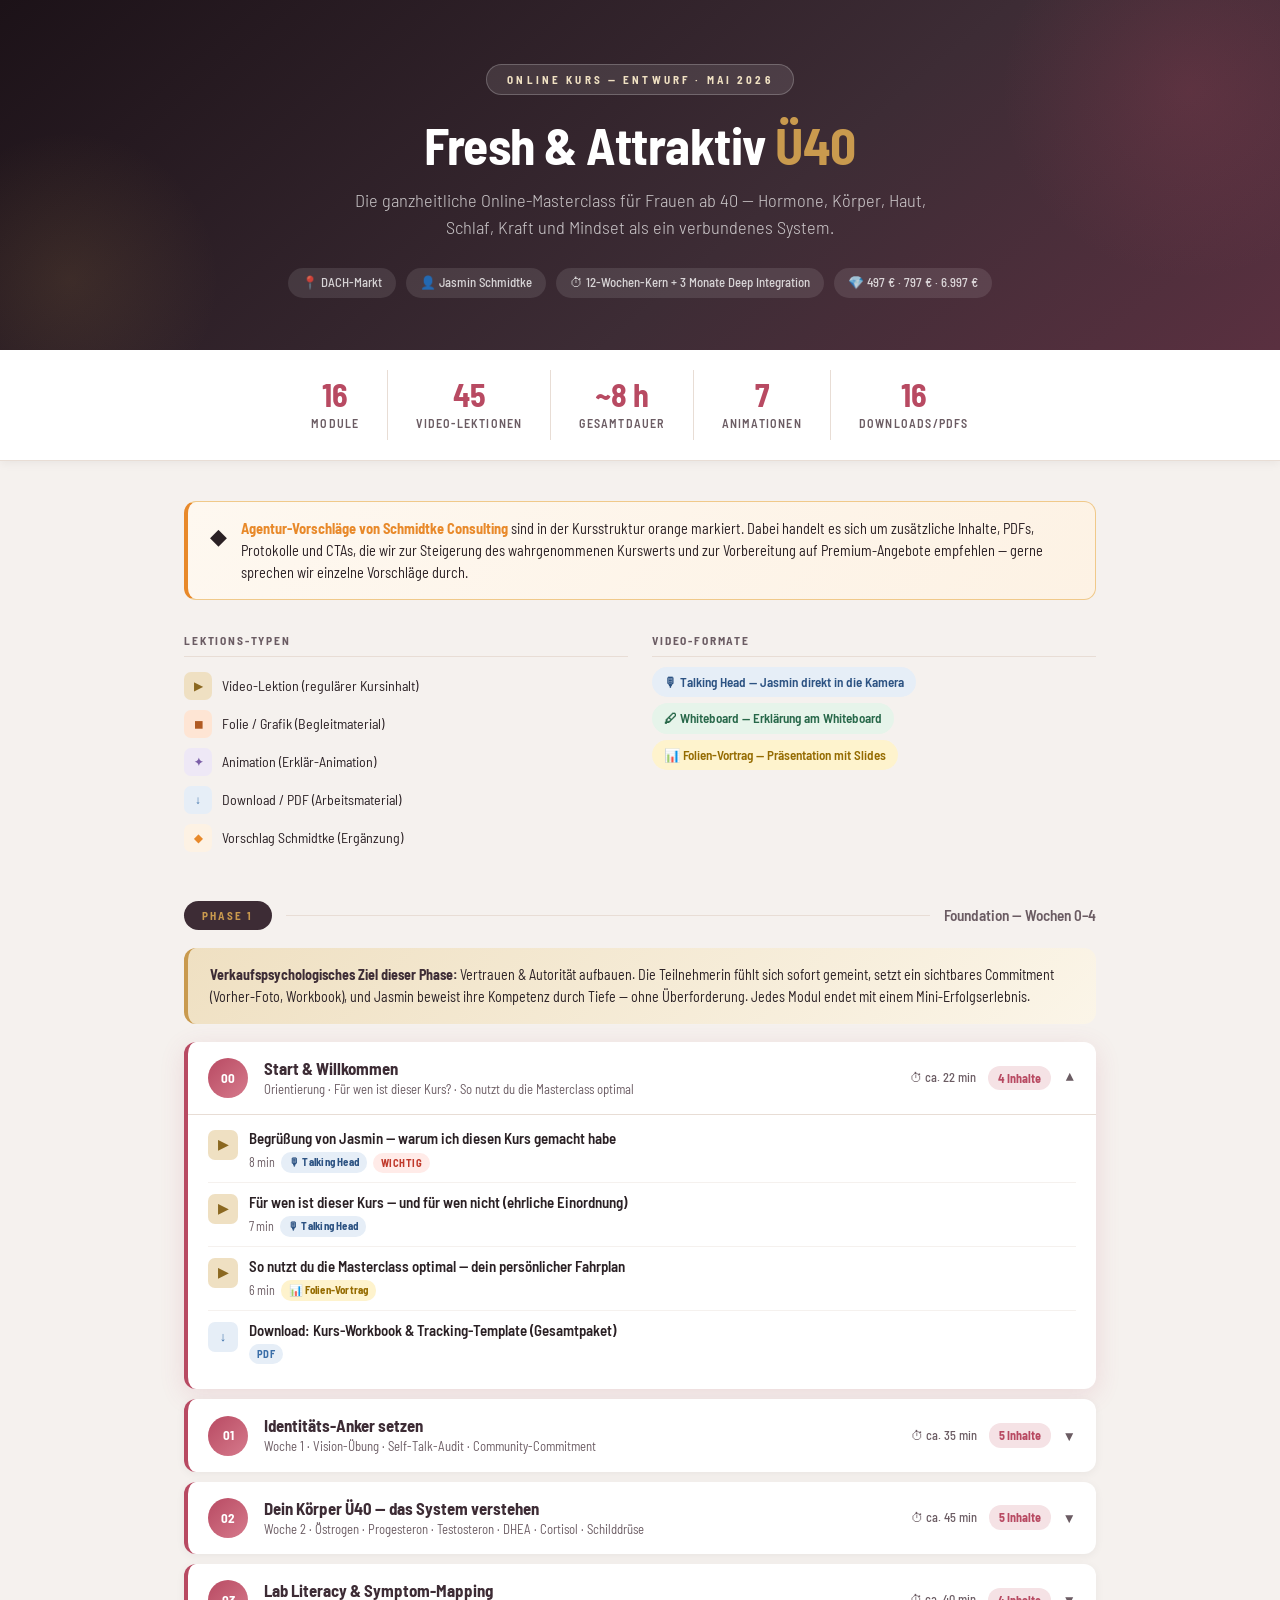
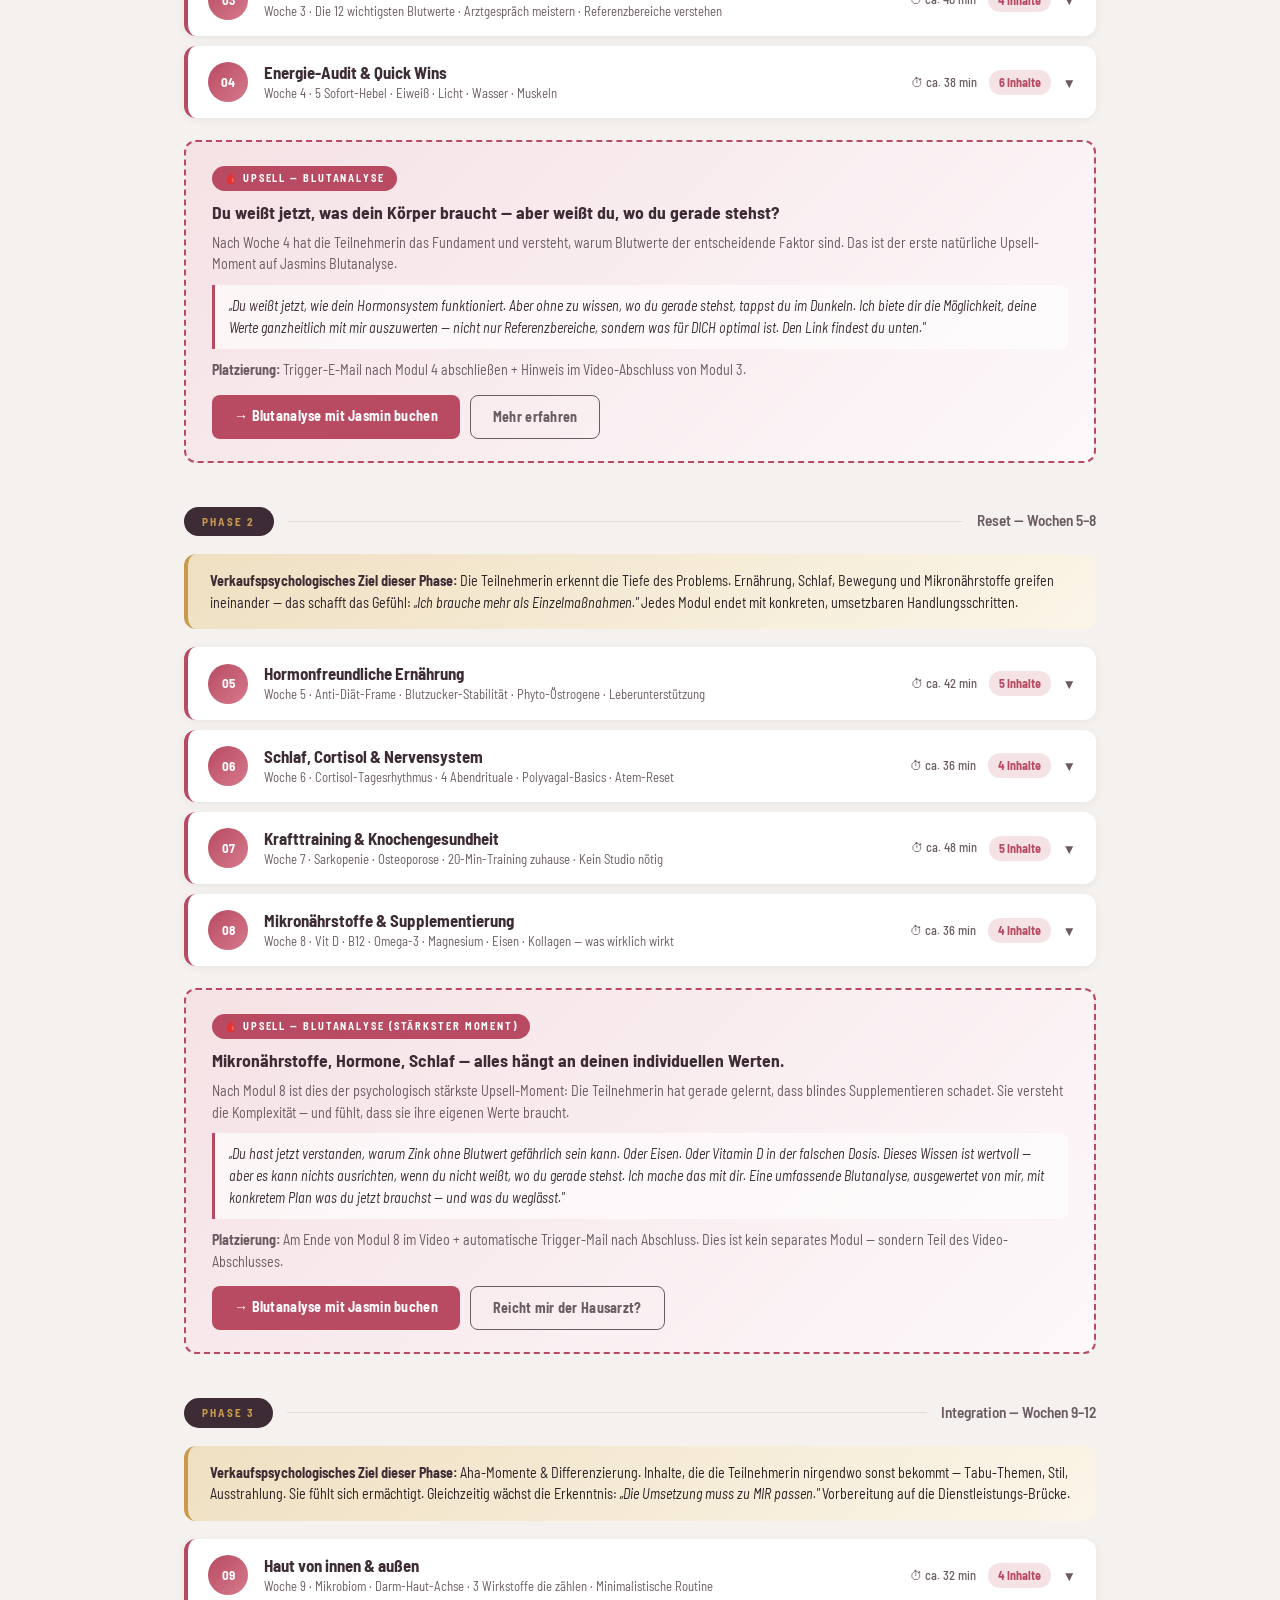
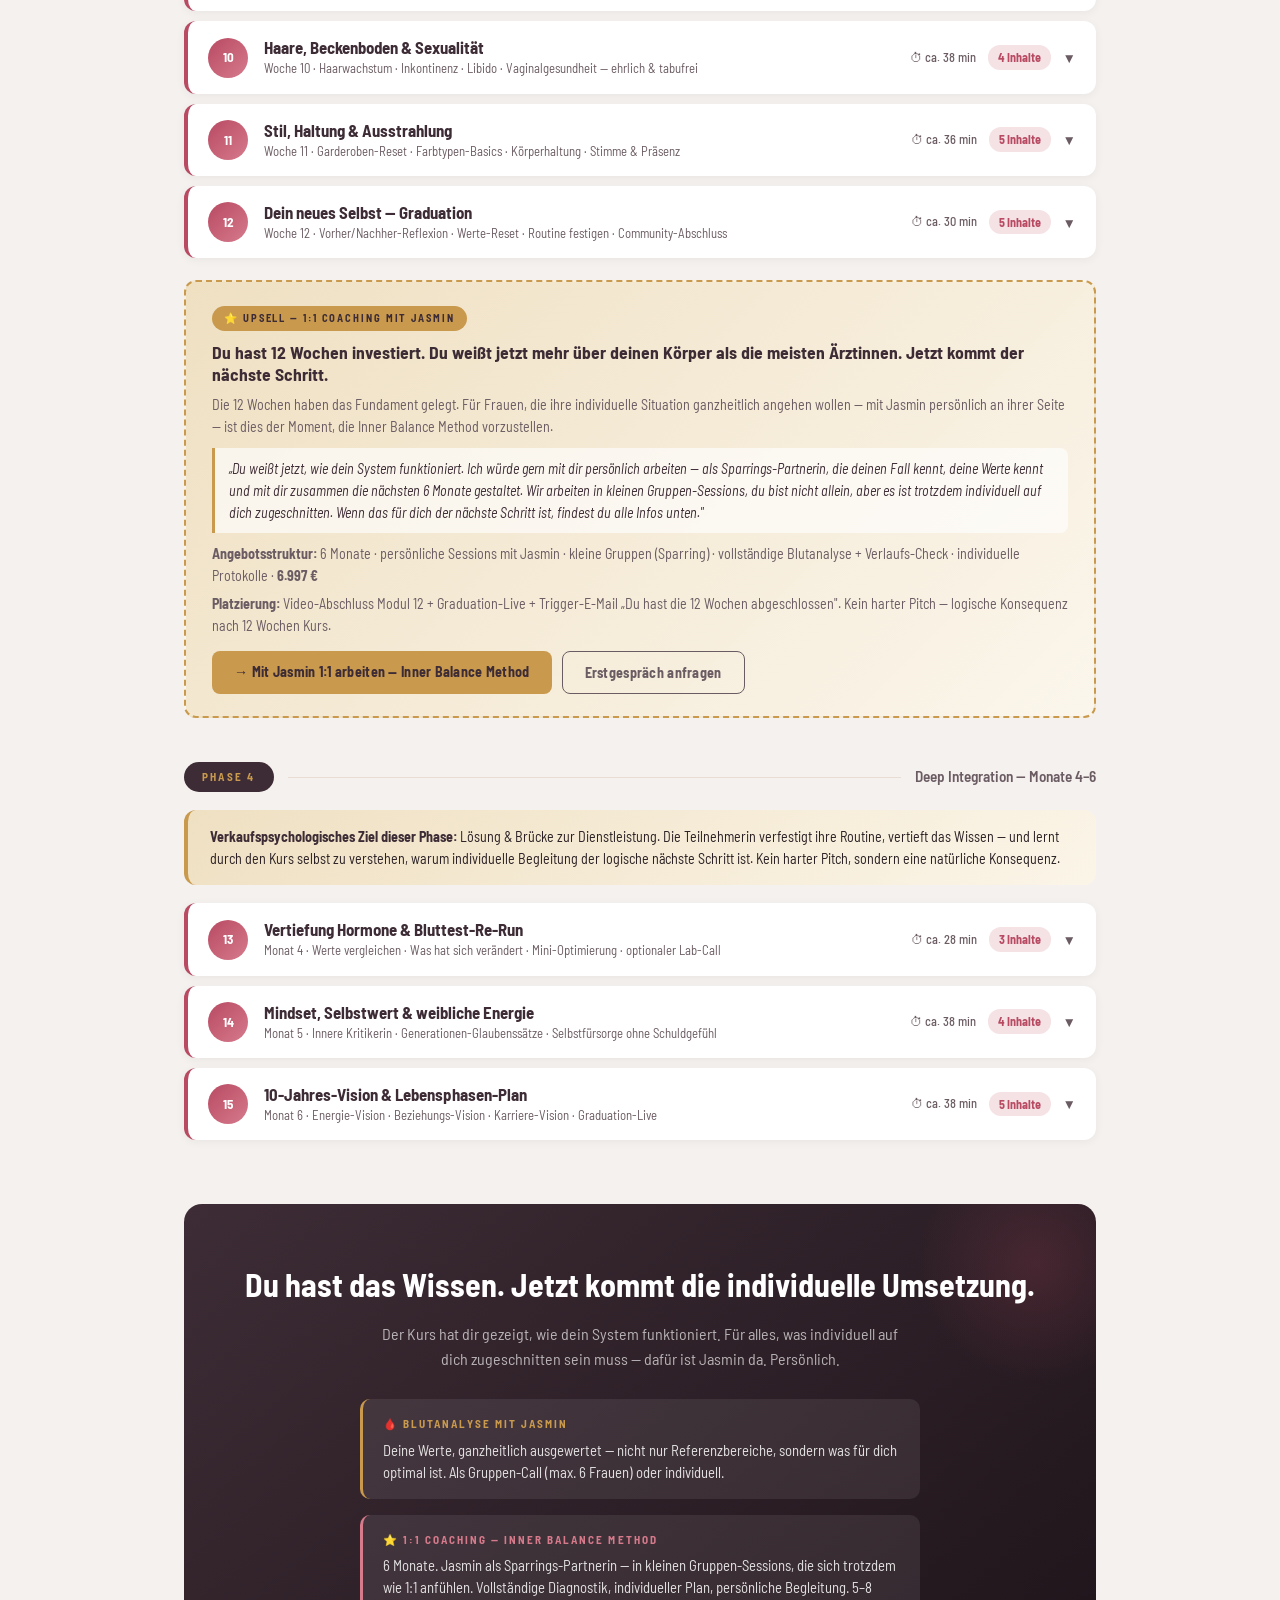
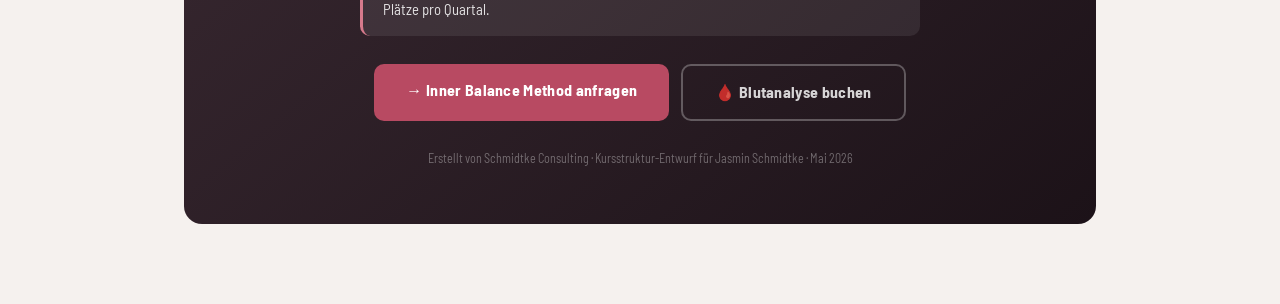
==== Fresh_Attraktiv_Ue40_Kursstruktur.html @ 210864aa "Add files via upload" ====
<!DOCTYPE html>
<html lang="de">
<head>
<meta charset="UTF-8" />
<meta name="viewport" content="width=device-width, initial-scale=1.0" />
<title>Fresh &amp; Attraktiv Ü40 – Kursstruktur-Übersicht</title>
<link rel="preconnect" href="https://fonts.googleapis.com">
<link rel="preconnect" href="https://fonts.gstatic.com" crossorigin>
<link href="https://fonts.googleapis.com/css2?family=Barlow+Semi+Condensed:wght@300;400;500;600;700&display=swap" rel="stylesheet">
<style>
  :root {
    --brand:        #B84A62;
    --brand-light:  #D67A8C;
    --brand-soft:   #F5E2E5;
    --gold:         #C99A4E;
    --gold-soft:    #EFE0C2;
    --mauve:        #3D2C35;
    --orange:       #E8892A;
    --orange-soft:  #FDF2E4;
    --purple:       #7B5EA7;
    --purple-soft:  #EEE8F6;
    --blue:         #3A6EA8;
    --blue-soft:    #E6EEF7;
    --dark:         #1C1218;
    --bg:           #F5F1EE;
    --card:         #ffffff;
    --text:         #2A2024;
    --text-soft:    #6B5C63;
    --border:       #E8DDD5;
    --radius:       12px;
  }
  * { box-sizing: border-box; margin: 0; padding: 0; }
  html { scroll-behavior: smooth; }
  body {
    font-family: 'Barlow Semi Condensed', -apple-system, sans-serif;
    background: var(--bg);
    color: var(--text);
    font-size: 16px;
    font-weight: 400;
    line-height: 1.55;
    -webkit-font-smoothing: antialiased;
  }

  /* ─── HERO ─────────────────────────────────────────── */
  .hero {
    background: linear-gradient(140deg, var(--dark) 0%, var(--mauve) 60%, #5A3040 100%);
    color: #fff;
    padding: 64px 40px 52px;
    text-align: center;
    position: relative;
    overflow: hidden;
  }
  .hero::before {
    content: '';
    position: absolute;
    top: -100px; right: -100px;
    width: 380px; height: 380px;
    border-radius: 50%;
    background: radial-gradient(circle, rgba(184,74,98,0.18) 0%, transparent 70%);
    pointer-events: none;
  }
  .hero::after {
    content: '';
    position: absolute;
    bottom: -80px; left: -80px;
    width: 300px; height: 300px;
    border-radius: 50%;
    background: radial-gradient(circle, rgba(201,154,78,0.12) 0%, transparent 70%);
    pointer-events: none;
  }
  .hero-badge {
    display: inline-block;
    background: rgba(255,255,255,0.1);
    border: 1px solid rgba(255,255,255,0.22);
    color: var(--gold-soft);
    font-size: 0.7em;
    font-weight: 700;
    letter-spacing: 0.28em;
    text-transform: uppercase;
    padding: 6px 20px;
    border-radius: 30px;
    margin-bottom: 22px;
  }
  .hero h1 {
    font-size: 3.2em;
    font-weight: 700;
    line-height: 1.08;
    margin-bottom: 14px;
    color: #fff;
    letter-spacing: -0.01em;
  }
  .hero h1 span { color: var(--gold); }
  .hero .subtitle {
    font-size: 1.15em;
    font-weight: 300;
    color: rgba(255,255,255,0.72);
    max-width: 600px;
    margin: 0 auto 26px;
    line-height: 1.5;
  }
  .hero-tags {
    display: flex;
    gap: 10px;
    justify-content: center;
    flex-wrap: wrap;
  }
  .hero-tag {
    background: rgba(255,255,255,0.1);
    color: rgba(255,255,255,0.78);
    font-size: 0.8em;
    font-weight: 500;
    padding: 5px 14px;
    border-radius: 20px;
  }

  /* ─── STATS BAR ─────────────────────────────────────── */
  .stats-bar {
    background: var(--card);
    border-bottom: 1px solid var(--border);
    padding: 20px 32px;
    display: flex;
    justify-content: center;
    flex-wrap: wrap;
    box-shadow: 0 2px 10px rgba(0,0,0,0.06);
    gap: 0;
  }
  .stat {
    text-align: center;
    padding: 8px 28px;
    border-right: 1px solid var(--border);
  }
  .stat:last-child { border-right: none; }
  .stat-num {
    font-size: 2em;
    font-weight: 700;
    color: var(--brand);
    line-height: 1;
    display: block;
  }
  .stat-label {
    font-size: 0.75em;
    font-weight: 600;
    color: var(--text-soft);
    text-transform: uppercase;
    letter-spacing: 0.1em;
    margin-top: 4px;
    display: block;
  }

  /* ─── MAIN CONTENT ───────────────────────────────────── */
  .main {
    max-width: 960px;
    margin: 0 auto;
    padding: 40px 24px 80px;
  }

  /* ─── VORSCHLAG BANNER ──────────────────────────────── */
  .suggestion-banner {
    background: linear-gradient(135deg, #FEF8F0 0%, var(--orange-soft) 100%);
    border: 1px solid #F0C98A;
    border-left: 4px solid var(--orange);
    border-radius: var(--radius);
    padding: 16px 22px;
    margin-bottom: 32px;
    display: flex;
    align-items: flex-start;
    gap: 14px;
  }
  .banner-icon { font-size: 1.35em; flex-shrink: 0; padding-top: 1px; }
  .banner-text { font-size: 0.9em; color: var(--text); line-height: 1.5; }
  .banner-text strong { color: var(--orange); font-weight: 700; }

  /* ─── LEGEND ─────────────────────────────────────────── */
  .legend-wrap {
    display: grid;
    grid-template-columns: 1fr 1fr;
    gap: 24px;
    margin-bottom: 32px;
  }
  .legend-block {}
  .legend-heading {
    font-size: 0.72em;
    font-weight: 700;
    text-transform: uppercase;
    letter-spacing: 0.16em;
    color: var(--text-soft);
    margin-bottom: 10px;
    padding-bottom: 6px;
    border-bottom: 1px solid var(--border);
  }
  .legend-row {
    display: flex;
    align-items: center;
    gap: 10px;
    padding: 5px 0;
    font-size: 0.875em;
    color: var(--text);
  }
  .l-icon {
    width: 28px;
    height: 28px;
    border-radius: 7px;
    display: flex;
    align-items: center;
    justify-content: center;
    font-size: 0.82em;
    font-weight: 800;
    flex-shrink: 0;
  }
  .l-video    { background: var(--gold-soft); color: #8B6820; }
  .l-folie    { background: #FEE5D4; color: #B05A22; }
  .l-anim     { background: var(--purple-soft); color: var(--purple); }
  .l-download { background: var(--blue-soft); color: var(--blue); }
  .l-vorschlag{ background: var(--orange-soft); color: var(--orange); }

  .fmt-legend { display: flex; flex-direction: column; gap: 6px; }
  .fmt-pill {
    display: inline-flex;
    align-items: center;
    gap: 7px;
    padding: 5px 12px;
    border-radius: 20px;
    font-size: 0.82em;
    font-weight: 600;
    width: fit-content;
  }
  .fp-th { background: #E6EEF7; color: #2C5282; }
  .fp-wb { background: #E6F4EA; color: #276749; }
  .fp-fv { background: #FEF3CD; color: #956B00; }

  /* ─── PHASE HEADER ───────────────────────────────────── */
  .phase-header {
    display: flex;
    align-items: center;
    gap: 14px;
    margin: 44px 0 18px;
  }
  .phase-pill {
    background: var(--mauve);
    color: var(--gold);
    font-size: 0.7em;
    font-weight: 700;
    letter-spacing: 0.2em;
    text-transform: uppercase;
    padding: 6px 18px;
    border-radius: 24px;
    white-space: nowrap;
  }
  .phase-line { flex: 1; height: 1px; background: var(--border); }
  .phase-name {
    font-size: 0.95em;
    font-weight: 600;
    color: var(--text-soft);
    white-space: nowrap;
  }

  /* ─── MODULE CARDS ───────────────────────────────────── */
  .module-card {
    background: var(--card);
    border-radius: var(--radius);
    box-shadow: 0 2px 10px rgba(0,0,0,0.05);
    margin-bottom: 10px;
    border-left: 4px solid var(--brand);
    overflow: hidden;
    transition: box-shadow 0.2s ease;
  }
  .module-card:hover { box-shadow: 0 4px 18px rgba(184,74,98,0.1); }
  .module-card.open  { box-shadow: 0 6px 26px rgba(184,74,98,0.14); }

  .module-header {
    display: flex;
    align-items: center;
    gap: 16px;
    padding: 16px 20px;
    cursor: pointer;
    user-select: none;
    -webkit-user-select: none;
    transition: background 0.15s;
  }
  .module-header:hover { background: rgba(184,74,98,0.02); }

  .mod-num {
    width: 40px;
    height: 40px;
    border-radius: 50%;
    background: linear-gradient(135deg, var(--brand) 0%, var(--brand-light) 100%);
    color: #fff;
    display: flex;
    align-items: center;
    justify-content: center;
    font-size: 0.82em;
    font-weight: 700;
    flex-shrink: 0;
    letter-spacing: 0;
  }
  .mod-info { flex: 1; min-width: 0; }
  .mod-title {
    font-size: 1.05em;
    font-weight: 700;
    color: var(--mauve);
    line-height: 1.25;
  }
  .mod-sub {
    font-size: 0.8em;
    color: var(--text-soft);
    margin-top: 2px;
    font-weight: 400;
    line-height: 1.35;
  }
  .mod-right {
    display: flex;
    align-items: center;
    gap: 12px;
    flex-shrink: 0;
  }
  .mod-dur {
    font-size: 0.78em;
    color: var(--text-soft);
    font-weight: 500;
    white-space: nowrap;
  }
  .mod-count {
    font-size: 0.76em;
    background: var(--brand-soft);
    color: var(--brand);
    padding: 3px 10px;
    border-radius: 12px;
    font-weight: 700;
    white-space: nowrap;
  }
  .mod-chevron {
    font-size: 0.85em;
    color: var(--text-soft);
    transition: transform 0.28s ease;
    flex-shrink: 0;
  }
  .module-card.open .mod-chevron { transform: rotate(180deg); }

  /* ─── LESSON LIST ────────────────────────────────────── */
  .lessons {
    display: none;
    padding: 4px 20px 16px;
    border-top: 1px solid var(--border);
  }
  .module-card.open .lessons { display: block; }

  .lesson {
    display: flex;
    align-items: flex-start;
    gap: 11px;
    padding: 9px 0;
    border-bottom: 1px solid var(--bg);
  }
  .lesson:last-child { border-bottom: none; }

  .les-icon {
    width: 30px;
    height: 30px;
    border-radius: 7px;
    display: flex;
    align-items: center;
    justify-content: center;
    font-size: 0.8em;
    font-weight: 800;
    flex-shrink: 0;
    margin-top: 2px;
  }
  .lesson.video    .les-icon { background: var(--gold-soft); color: #8B6820; }
  .lesson.folie    .les-icon { background: #FEE5D4; color: #B05A22; }
  .lesson.animation .les-icon { background: var(--purple-soft); color: var(--purple); }
  .lesson.download .les-icon { background: var(--blue-soft); color: var(--blue); }
  .lesson.vorschlag .les-icon { background: var(--orange-soft); color: var(--orange); }

  .lesson.vorschlag {
    background: linear-gradient(90deg, rgba(232,137,42,0.06) 0%, rgba(232,137,42,0.02) 100%);
    border-left: 3px solid var(--orange);
    border-radius: 0 8px 8px 0;
    margin: 2px 0 2px -10px;
    padding: 9px 10px 9px 14px;
    border-bottom: none;
  }

  .les-body { flex: 1; min-width: 0; }
  .les-title {
    font-size: 0.93em;
    font-weight: 600;
    color: var(--text);
    line-height: 1.35;
  }
  .lesson.vorschlag .les-title { color: #7A4010; }

  .les-meta {
    display: flex;
    align-items: center;
    gap: 6px;
    margin-top: 4px;
    flex-wrap: wrap;
  }
  .les-dur {
    font-size: 0.76em;
    color: var(--text-soft);
    font-weight: 400;
  }

  /* Format Badges */
  .fb {
    font-size: 0.68em;
    font-weight: 700;
    padding: 2px 8px;
    border-radius: 10px;
    letter-spacing: 0.02em;
  }
  .fb.th { background: #E6EEF7; color: #2C5282; }
  .fb.wb { background: #E6F4EA; color: #276749; }
  .fb.fv { background: #FEF3CD; color: #956B00; }

  /* Tag Badges */
  .tb {
    font-size: 0.66em;
    font-weight: 700;
    padding: 2px 8px;
    border-radius: 10px;
    text-transform: uppercase;
    letter-spacing: 0.04em;
  }
  .tb.wichtig   { background: #FFEBE8; color: #C0392B; }
  .tb.animation { background: var(--purple-soft); color: var(--purple); }
  .tb.labor     { background: #E8F5E9; color: #276749; }
  .tb.neu       { background: #E8F5E9; color: #1E7E44; }
  .tb.vorschlag { background: var(--orange-soft); color: var(--orange); }
  .tb.pdf       { background: var(--blue-soft); color: var(--blue); }

  /* ─── CTA CARD ───────────────────────────────────────── */
  .cta-card {
    border: 2px dashed var(--orange);
    border-radius: var(--radius);
    padding: 22px 26px;
    margin: 22px 0;
    background: linear-gradient(135deg, var(--orange-soft) 0%, #FEF9F2 100%);
  }
  .cta-card.blut {
    border-color: var(--brand);
    background: linear-gradient(135deg, var(--brand-soft) 0%, #FDF8FA 100%);
  }
  .cta-card.highticket {
    border-color: var(--gold);
    background: linear-gradient(135deg, var(--gold-soft) 0%, #FBF6EC 100%);
  }
  .cta-label {
    display: inline-block;
    background: var(--orange);
    color: #fff;
    font-size: 0.66em;
    font-weight: 700;
    letter-spacing: 0.18em;
    text-transform: uppercase;
    padding: 4px 12px;
    border-radius: 20px;
    margin-bottom: 10px;
  }
  .cta-label.blut { background: var(--brand); }
  .cta-label.highticket { background: var(--gold); color: var(--mauve); }
  .cta-card h4 {
    font-size: 1.1em;
    font-weight: 700;
    color: var(--mauve);
    margin-bottom: 8px;
    line-height: 1.3;
  }
  .cta-card p {
    font-size: 0.88em;
    color: var(--text-soft);
    line-height: 1.55;
    margin-bottom: 6px;
  }
  .cta-card .jasmin-quote {
    background: rgba(255,255,255,0.65);
    border-left: 3px solid var(--brand);
    border-radius: 0 8px 8px 0;
    padding: 10px 14px;
    margin: 10px 0;
    font-size: 0.88em;
    color: var(--mauve);
    font-style: italic;
    line-height: 1.55;
  }
  .cta-card.blut .jasmin-quote { border-left-color: var(--brand); }
  .cta-card.highticket .jasmin-quote { border-left-color: var(--gold); }
  .cta-card .cta-options {
    display: flex;
    gap: 10px;
    flex-wrap: wrap;
    margin-top: 14px;
  }
  .cta-btn-wrap { margin-top: 14px; }
  .cta-btn {
    display: inline-block;
    background: var(--orange);
    color: #fff;
    font-family: 'Barlow Semi Condensed', sans-serif;
    font-size: 0.88em;
    font-weight: 700;
    padding: 10px 22px;
    border-radius: 8px;
    text-decoration: none;
    cursor: pointer;
    border: none;
    letter-spacing: 0.02em;
  }
  .cta-btn.blut { background: var(--brand); }
  .cta-btn.highticket { background: var(--gold); color: var(--mauve); }
  .cta-btn.secondary-btn {
    background: transparent;
    border: 1.5px solid var(--text-soft);
    color: var(--text-soft);
  }

  /* Inline upsell hint inside lesson */
  .upsell-hint {
    display: flex;
    align-items: flex-start;
    gap: 8px;
    background: rgba(201,154,78,0.08);
    border: 1px solid rgba(201,154,78,0.3);
    border-radius: 8px;
    padding: 8px 12px;
    margin-top: 6px;
    font-size: 0.8em;
    color: #7A5B25;
    line-height: 1.5;
  }
  .upsell-hint .uh-icon { flex-shrink: 0; font-size: 1em; }
  .upsell-hint.blut-hint {
    background: rgba(184,74,98,0.06);
    border-color: rgba(184,74,98,0.25);
    color: #6B2A3A;
  }

  /* ─── HINT CARD ──────────────────────────────────────── */
  .hint-card {
    background: linear-gradient(135deg, var(--gold-soft) 0%, #FBF5E8 100%);
    border-left: 4px solid var(--gold);
    border-radius: var(--radius);
    padding: 16px 22px;
    margin: 18px 0;
  }
  .hint-card p {
    font-size: 0.88em;
    color: var(--text);
    line-height: 1.55;
    margin: 0;
  }
  .hint-card p strong { color: var(--mauve); }

  /* ─── OUTRO ──────────────────────────────────────────── */
  .outro {
    background: linear-gradient(140deg, var(--mauve) 0%, var(--dark) 100%);
    color: #fff;
    border-radius: 18px;
    padding: 56px 40px;
    text-align: center;
    margin-top: 64px;
    position: relative;
    overflow: hidden;
  }
  .outro::before {
    content: '';
    position: absolute;
    top: -60px; right: -60px;
    width: 240px; height: 240px;
    border-radius: 50%;
    background: radial-gradient(circle, rgba(184,74,98,0.2) 0%, transparent 70%);
    pointer-events: none;
  }
  .outro h2 {
    font-size: 2em;
    font-weight: 700;
    color: #fff;
    margin-bottom: 12px;
    position: relative;
  }
  .outro .outro-sub {
    font-size: 1em;
    color: rgba(255,255,255,0.65);
    max-width: 520px;
    margin: 0 auto 28px;
    line-height: 1.55;
    position: relative;
  }
  .outro-buttons { display: flex; gap: 12px; justify-content: center; flex-wrap: wrap; position: relative; }
  .outro-btn {
    display: inline-block;
    font-family: 'Barlow Semi Condensed', sans-serif;
    font-size: 1em;
    font-weight: 700;
    padding: 14px 32px;
    border-radius: 10px;
    text-decoration: none;
    cursor: pointer;
    border: none;
    letter-spacing: 0.02em;
  }
  .outro-btn.primary   { background: var(--brand); color: #fff; }
  .outro-btn.secondary { background: transparent; border: 2px solid rgba(255,255,255,0.28); color: rgba(255,255,255,0.82); }
  .outro-note {
    font-size: 0.76em;
    color: rgba(255,255,255,0.35);
    margin-top: 28px;
    position: relative;
  }

  /* ─── RESPONSIVE ─────────────────────────────────────── */
  @media (max-width: 680px) {
    .hero { padding: 44px 20px 36px; }
    .hero h1 { font-size: 2.2em; }
    .stats-bar { padding: 14px 16px; }
    .stat { padding: 8px 14px; }
    .stat-num { font-size: 1.5em; }
    .stat-label { font-size: 0.68em; }
    .main { padding: 24px 14px 60px; }
    .module-header { padding: 14px 14px; }
    .mod-right { display: none; }
    .lessons { padding: 4px 14px 14px; }
    .legend-wrap { grid-template-columns: 1fr; }
    .outro { padding: 40px 20px; border-radius: 12px; }
    .outro h2 { font-size: 1.6em; }
  }
</style>
</head>
<body>

<!-- ═══════════════════════════════════════════════════════════
     HERO
     ═══════════════════════════════════════════════════════════ -->
<div class="hero">
  <div class="hero-badge">Online Kurs — Entwurf · Mai 2026</div>
  <h1>Fresh &amp; Attraktiv <span>Ü40</span></h1>
  <p class="subtitle">Die ganzheitliche Online-Masterclass für Frauen ab 40 — Hormone, Körper, Haut, Schlaf, Kraft und Mindset als ein verbundenes System.</p>
  <div class="hero-tags">
    <span class="hero-tag">📍 DACH-Markt</span>
    <span class="hero-tag">👤 Jasmin Schmidtke</span>
    <span class="hero-tag">⏱ 12-Wochen-Kern + 3 Monate Deep Integration</span>
    <span class="hero-tag">💎 497 € · 797 € · 6.997 €</span>
  </div>
</div>

<!-- ═══════════════════════════════════════════════════════════
     STATS BAR
     ═══════════════════════════════════════════════════════════ -->
<div class="stats-bar">
  <div class="stat">
    <span class="stat-num">16</span>
    <span class="stat-label">Module</span>
  </div>
  <div class="stat">
    <span class="stat-num">45</span>
    <span class="stat-label">Video-Lektionen</span>
  </div>
  <div class="stat">
    <span class="stat-num">~8 h</span>
    <span class="stat-label">Gesamtdauer</span>
  </div>
  <div class="stat">
    <span class="stat-num">7</span>
    <span class="stat-label">Animationen</span>
  </div>
  <div class="stat">
    <span class="stat-num">16</span>
    <span class="stat-label">Downloads/PDFs</span>
  </div>
</div>

<!-- ═══════════════════════════════════════════════════════════
     MAIN CONTENT
     ═══════════════════════════════════════════════════════════ -->
<div class="main">

  <!-- VORSCHLAG BANNER -->
  <div class="suggestion-banner">
    <div class="banner-icon">◆</div>
    <div class="banner-text">
      <strong>Agentur-Vorschläge von Schmidtke Consulting</strong> sind in der Kursstruktur orange markiert.
      Dabei handelt es sich um zusätzliche Inhalte, PDFs, Protokolle und CTAs, die wir zur Steigerung des wahrgenommenen Kurswerts und zur Vorbereitung auf Premium-Angebote empfehlen — gerne sprechen wir einzelne Vorschläge durch.
    </div>
  </div>

  <!-- LEGENDE: Inhaltstypen -->
  <div class="legend-wrap">
    <div class="legend-block">
      <div class="legend-heading">Lektions-Typen</div>
      <div class="legend-row"><div class="l-icon l-video">▶</div> Video-Lektion (regulärer Kursinhalt)</div>
      <div class="legend-row"><div class="l-icon l-folie">◼</div> Folie / Grafik (Begleitmaterial)</div>
      <div class="legend-row"><div class="l-icon l-anim">✦</div> Animation (Erklär-Animation)</div>
      <div class="legend-row"><div class="l-icon l-download">↓</div> Download / PDF (Arbeitsmaterial)</div>
      <div class="legend-row"><div class="l-icon l-vorschlag">◆</div> Vorschlag Schmidtke (Ergänzung)</div>
    </div>
    <div class="legend-block">
      <div class="legend-heading">Video-Formate</div>
      <div class="fmt-legend">
        <div class="fmt-pill fp-th">🎙 Talking Head — Jasmin direkt in die Kamera</div>
        <div class="fmt-pill fp-wb">🖊 Whiteboard — Erklärung am Whiteboard</div>
        <div class="fmt-pill fp-fv">📊 Folien-Vortrag — Präsentation mit Slides</div>
      </div>
    </div>
  </div>

  <!-- ════════════════════════════════════════════════════
       PHASE 1: FOUNDATION  (Wochen 0–4)
       ════════════════════════════════════════════════════ -->
  <div class="phase-header">
    <div class="phase-pill">Phase 1</div>
    <div class="phase-line"></div>
    <div class="phase-name">Foundation — Wochen 0–4</div>
  </div>

  <div class="hint-card">
    <p><strong>Verkaufspsychologisches Ziel dieser Phase:</strong> Vertrauen &amp; Autorität aufbauen. Die Teilnehmerin fühlt sich sofort gemeint, setzt ein sichtbares Commitment (Vorher-Foto, Workbook), und Jasmin beweist ihre Kompetenz durch Tiefe — ohne Überforderung. Jedes Modul endet mit einem Mini-Erfolgserlebnis.</p>
  </div>

  <!-- MODUL 0 -->
  <div class="module-card" id="m0">
    <div class="module-header" onclick="toggle('m0')">
      <div class="mod-num">00</div>
      <div class="mod-info">
        <div class="mod-title">Start &amp; Willkommen</div>
        <div class="mod-sub">Orientierung · Für wen ist dieser Kurs? · So nutzt du die Masterclass optimal</div>
      </div>
      <div class="mod-right">
        <span class="mod-dur">⏱ ca. 22 min</span>
        <span class="mod-count">4 Inhalte</span>
        <span class="mod-chevron">▼</span>
      </div>
    </div>
    <div class="lessons">
      <div class="lesson video">
        <div class="les-icon">▶</div>
        <div class="les-body">
          <div class="les-title">Begrüßung von Jasmin — warum ich diesen Kurs gemacht habe</div>
          <div class="les-meta"><span class="les-dur">8 min</span><span class="fb th">🎙 Talking Head</span><span class="tb wichtig">WICHTIG</span></div>
        </div>
      </div>
      <div class="lesson video">
        <div class="les-icon">▶</div>
        <div class="les-body">
          <div class="les-title">Für wen ist dieser Kurs — und für wen nicht (ehrliche Einordnung)</div>
          <div class="les-meta"><span class="les-dur">7 min</span><span class="fb th">🎙 Talking Head</span></div>
        </div>
      </div>
      <div class="lesson video">
        <div class="les-icon">▶</div>
        <div class="les-body">
          <div class="les-title">So nutzt du die Masterclass optimal — dein persönlicher Fahrplan</div>
          <div class="les-meta"><span class="les-dur">6 min</span><span class="fb fv">📊 Folien-Vortrag</span></div>
        </div>
      </div>
      <div class="lesson download">
        <div class="les-icon">↓</div>
        <div class="les-body">
          <div class="les-title">Download: Kurs-Workbook &amp; Tracking-Template (Gesamtpaket)</div>
          <div class="les-meta"><span class="tb pdf">PDF</span></div>
        </div>
      </div>
    </div>
  </div>

  <!-- MODUL 1 -->
  <div class="module-card" id="m1">
    <div class="module-header" onclick="toggle('m1')">
      <div class="mod-num">01</div>
      <div class="mod-info">
        <div class="mod-title">Identitäts-Anker setzen</div>
        <div class="mod-sub">Woche 1 · Vision-Übung · Self-Talk-Audit · Community-Commitment</div>
      </div>
      <div class="mod-right">
        <span class="mod-dur">⏱ ca. 35 min</span>
        <span class="mod-count">5 Inhalte</span>
        <span class="mod-chevron">▼</span>
      </div>
    </div>
    <div class="lessons">
      <div class="lesson video">
        <div class="les-icon">▶</div>
        <div class="les-body">
          <div class="les-title">Wer will ich in 6 Monaten sein? — Visualisierungs-Übung</div>
          <div class="les-meta"><span class="les-dur">10 min</span><span class="fb fv">📊 Folien-Vortrag</span><span class="tb wichtig">WICHTIG</span></div>
        </div>
      </div>
      <div class="lesson video">
        <div class="les-icon">▶</div>
        <div class="les-body">
          <div class="les-title">Self-Talk-Audit: Was sagst du dir täglich über deinen Körper?</div>
          <div class="les-meta"><span class="les-dur">8 min</span><span class="fb th">🎙 Talking Head</span></div>
        </div>
      </div>
      <div class="lesson video">
        <div class="les-icon">▶</div>
        <div class="les-body">
          <div class="les-title">Werte-Mapping: Von wer ich war zu wer ich werden will</div>
          <div class="les-meta"><span class="les-dur">10 min</span><span class="fb wb">🖊 Whiteboard</span></div>
        </div>
      </div>
      <div class="lesson download">
        <div class="les-icon">↓</div>
        <div class="les-body">
          <div class="les-title">Download: Identitäts-Workbook „Wer bin ich in 6 Monaten?"</div>
          <div class="les-meta"><span class="tb pdf">PDF</span></div>
        </div>
      </div>
      <div class="lesson vorschlag">
        <div class="les-icon">◆</div>
        <div class="les-body">
          <div class="les-title">Vorschlag: Community-Onboarding-Ritual — Vorher-Foto hochladen + Vorstellung (Commitment-Boost)</div>
          <div class="les-meta"><span class="tb vorschlag">VORSCHLAG</span></div>
        </div>
      </div>
    </div>
  </div>

  <!-- MODUL 2 -->
  <div class="module-card" id="m2">
    <div class="module-header" onclick="toggle('m2')">
      <div class="mod-num">02</div>
      <div class="mod-info">
        <div class="mod-title">Dein Körper Ü40 — das System verstehen</div>
        <div class="mod-sub">Woche 2 · Östrogen · Progesteron · Testosteron · DHEA · Cortisol · Schilddrüse</div>
      </div>
      <div class="mod-right">
        <span class="mod-dur">⏱ ca. 45 min</span>
        <span class="mod-count">5 Inhalte</span>
        <span class="mod-chevron">▼</span>
      </div>
    </div>
    <div class="lessons">
      <div class="lesson animation">
        <div class="les-icon">✦</div>
        <div class="les-body">
          <div class="les-title">Animation: Östrogen, Progesteron &amp; Testosteron — einfach erklärt</div>
          <div class="les-meta"><span class="les-dur">10 min</span><span class="tb animation">ANIMATION</span><span class="tb wichtig">WICHTIG</span></div>
        </div>
      </div>
      <div class="lesson video">
        <div class="les-icon">▶</div>
        <div class="les-body">
          <div class="les-title">DHEA, Cortisol &amp; Schilddrüse — die stillen Akteure Ü40</div>
          <div class="les-meta"><span class="les-dur">12 min</span><span class="fb wb">🖊 Whiteboard</span></div>
        </div>
      </div>
      <div class="lesson video">
        <div class="les-icon">▶</div>
        <div class="les-body">
          <div class="les-title">Symptom-Karte: Was sagt dein Körper dir gerade?</div>
          <div class="les-meta"><span class="les-dur">8 min</span><span class="fb fv">📊 Folien-Vortrag</span></div>
        </div>
      </div>
      <div class="lesson animation">
        <div class="les-icon">✦</div>
        <div class="les-body">
          <div class="les-title">Animation: Der Hormon-Kreislauf — Zusammenspiel der Botenstoffe</div>
          <div class="les-meta"><span class="les-dur">7 min</span><span class="tb animation">ANIMATION</span></div>
        </div>
      </div>
      <div class="lesson vorschlag">
        <div class="les-icon">◆</div>
        <div class="les-body">
          <div class="les-title">Vorschlag: Hormon-Cheat-Sheet PDF (1 Seite — alle Hormone auf einen Blick)</div>
          <div class="les-meta"><span class="tb vorschlag">VORSCHLAG</span><span class="tb pdf">PDF</span></div>
        </div>
      </div>
    </div>
  </div>

  <!-- MODUL 3 -->
  <div class="module-card" id="m3">
    <div class="module-header" onclick="toggle('m3')">
      <div class="mod-num">03</div>
      <div class="mod-info">
        <div class="mod-title">Lab Literacy &amp; Symptom-Mapping</div>
        <div class="mod-sub">Woche 3 · Die 12 wichtigsten Blutwerte · Arztgespräch meistern · Referenzbereiche verstehen</div>
      </div>
      <div class="mod-right">
        <span class="mod-dur">⏱ ca. 40 min</span>
        <span class="mod-count">4 Inhalte</span>
        <span class="mod-chevron">▼</span>
      </div>
    </div>
    <div class="lessons">
      <div class="lesson video">
        <div class="les-icon">▶</div>
        <div class="les-body">
          <div class="les-title">Die 12 wichtigsten Blutwerte ab Ü40 — was du kennen musst</div>
          <div class="les-meta"><span class="les-dur">15 min</span><span class="fb fv">📊 Folien-Vortrag</span><span class="tb wichtig">WICHTIG</span><span class="tb labor">LABOR</span></div>
        </div>
      </div>
      <div class="lesson video">
        <div class="les-icon">▶</div>
        <div class="les-body">
          <div class="les-title">Bluttest beim Hausarzt — was du sagst, was du bekommst</div>
          <div class="les-meta"><span class="les-dur">8 min</span><span class="fb th">🎙 Talking Head</span><span class="tb labor">LABOR</span></div>
        </div>
      </div>
      <div class="lesson animation">
        <div class="les-icon">✦</div>
        <div class="les-body">
          <div class="les-title">Animation: Referenzbereich vs. Optimal-Bereich — der entscheidende Unterschied</div>
          <div class="les-meta"><span class="les-dur">8 min</span><span class="tb animation">ANIMATION</span><span class="tb labor">LABOR</span></div>
        </div>
      </div>
      <div class="lesson download">
        <div class="les-icon">↓</div>
        <div class="les-body">
          <div class="les-title">Download: Blutwert-Tracking-Vorlage &amp; Arztgespräch-Leitfaden</div>
          <div class="les-meta"><span class="tb pdf">PDF</span><span class="tb labor">LABOR</span></div>
          <div class="upsell-hint blut-hint">
            <span class="uh-icon">🩸</span>
            <span><strong>Jasmin im Video:</strong> „Du weißt jetzt, welche Werte du brauchst. Du hast zwei Möglichkeiten: Dein Arzt — oder du lässt es bei mir machen und bekommst eine umfassende, ganzheitliche Analyse. Der Link dazu ist in der Kursbeschreibung."</span>
          </div>
        </div>
      </div>
    </div>
  </div>

  <!-- MODUL 4 -->
  <div class="module-card" id="m4">
    <div class="module-header" onclick="toggle('m4')">
      <div class="mod-num">04</div>
      <div class="mod-info">
        <div class="mod-title">Energie-Audit &amp; Quick Wins</div>
        <div class="mod-sub">Woche 4 · 5 Sofort-Hebel · Eiweiß · Licht · Wasser · Muskeln</div>
      </div>
      <div class="mod-right">
        <span class="mod-dur">⏱ ca. 38 min</span>
        <span class="mod-count">6 Inhalte</span>
        <span class="mod-chevron">▼</span>
      </div>
    </div>
    <div class="lessons">
      <div class="lesson video">
        <div class="les-icon">▶</div>
        <div class="les-body">
          <div class="les-title">Die 5 größten Energie-Hebel für Frauen Ü40 — Pareto für deinen Körper</div>
          <div class="les-meta"><span class="les-dur">10 min</span><span class="fb fv">📊 Folien-Vortrag</span><span class="tb wichtig">WICHTIG</span></div>
        </div>
      </div>
      <div class="lesson video">
        <div class="les-icon">▶</div>
        <div class="les-body">
          <div class="les-title">Eiweiß-Ziel: Warum 30g pro Mahlzeit der Game-Changer ist</div>
          <div class="les-meta"><span class="les-dur">8 min</span><span class="fb th">🎙 Talking Head</span></div>
        </div>
      </div>
      <div class="lesson animation">
        <div class="les-icon">✦</div>
        <div class="les-body">
          <div class="les-title">Animation: Blutzucker &amp; Energie — der direkte Zusammenhang</div>
          <div class="les-meta"><span class="les-dur">6 min</span><span class="tb animation">ANIMATION</span></div>
        </div>
      </div>
      <div class="lesson video">
        <div class="les-icon">▶</div>
        <div class="les-body">
          <div class="les-title">Morgenlicht, Wasserhaushalt &amp; Muskel-Anker — die drei Morning Wins</div>
          <div class="les-meta"><span class="les-dur">7 min</span><span class="fb th">🎙 Talking Head</span></div>
        </div>
      </div>
      <div class="lesson download">
        <div class="les-icon">↓</div>
        <div class="les-body">
          <div class="les-title">Download: 7-Tage Energie-Tracking-Tabelle</div>
          <div class="les-meta"><span class="tb pdf">PDF</span></div>
        </div>
      </div>
      <div class="lesson vorschlag">
        <div class="les-icon">◆</div>
        <div class="les-body">
          <div class="les-title">Vorschlag: 7-Tage Quick-Win-Challenge-Karte (druckbar, Community-Teilen)</div>
          <div class="les-meta"><span class="tb vorschlag">VORSCHLAG</span><span class="tb pdf">PDF</span></div>
        </div>
      </div>
    </div>
  </div>

  <!-- CTA NACH PHASE 1 -->
  <div class="cta-card blut">
    <div class="cta-label blut">🩸 Upsell — Blutanalyse</div>
    <h4>Du weißt jetzt, was dein Körper braucht — aber weißt du, wo du gerade stehst?</h4>
    <p>Nach Woche 4 hat die Teilnehmerin das Fundament und versteht, warum Blutwerte der entscheidende Faktor sind. Das ist der erste natürliche Upsell-Moment auf Jasmins Blutanalyse.</p>
    <div class="jasmin-quote">
      „Du weißt jetzt, wie dein Hormonsystem funktioniert. Aber ohne zu wissen, wo du gerade stehst, tappst du im Dunkeln. Ich biete dir die Möglichkeit, deine Werte ganzheitlich mit mir auszuwerten — nicht nur Referenzbereiche, sondern was für DICH optimal ist. Den Link findest du unten."
    </div>
    <p><strong>Platzierung:</strong> Trigger-E-Mail nach Modul 4 abschließen + Hinweis im Video-Abschluss von Modul 3.</p>
    <div class="cta-options">
      <span class="cta-btn blut">→ Blutanalyse mit Jasmin buchen</span>
      <span class="cta-btn secondary-btn">Mehr erfahren</span>
    </div>
  </div>

  <!-- ════════════════════════════════════════════════════
       PHASE 2: RESET  (Wochen 5–8)
       ════════════════════════════════════════════════════ -->
  <div class="phase-header">
    <div class="phase-pill">Phase 2</div>
    <div class="phase-line"></div>
    <div class="phase-name">Reset — Wochen 5–8</div>
  </div>

  <div class="hint-card">
    <p><strong>Verkaufspsychologisches Ziel dieser Phase:</strong> Die Teilnehmerin erkennt die Tiefe des Problems. Ernährung, Schlaf, Bewegung und Mikronährstoffe greifen ineinander — das schafft das Gefühl: <em>„Ich brauche mehr als Einzelmaßnahmen."</em> Jedes Modul endet mit konkreten, umsetzbaren Handlungsschritten.</p>
  </div>

  <!-- MODUL 5 -->
  <div class="module-card" id="m5">
    <div class="module-header" onclick="toggle('m5')">
      <div class="mod-num">05</div>
      <div class="mod-info">
        <div class="mod-title">Hormonfreundliche Ernährung</div>
        <div class="mod-sub">Woche 5 · Anti-Diät-Frame · Blutzucker-Stabilität · Phyto-Östrogene · Leberunterstützung</div>
      </div>
      <div class="mod-right">
        <span class="mod-dur">⏱ ca. 42 min</span>
        <span class="mod-count">5 Inhalte</span>
        <span class="mod-chevron">▼</span>
      </div>
    </div>
    <div class="lessons">
      <div class="lesson video">
        <div class="les-icon">▶</div>
        <div class="les-body">
          <div class="les-title">Anti-Diät-Frame: Warum Kalorienrechnen ab Ü40 das falsche Spiel ist</div>
          <div class="les-meta"><span class="les-dur">10 min</span><span class="fb th">🎙 Talking Head</span><span class="tb wichtig">WICHTIG</span></div>
        </div>
      </div>
      <div class="lesson video">
        <div class="les-icon">▶</div>
        <div class="les-body">
          <div class="les-title">Blutzucker-Stabilität im Alltag — praktisch erklärt</div>
          <div class="les-meta"><span class="les-dur">10 min</span><span class="fb wb">🖊 Whiteboard</span></div>
        </div>
      </div>
      <div class="lesson animation">
        <div class="les-icon">✦</div>
        <div class="les-body">
          <div class="les-title">Animation: Phyto-Östrogene &amp; Leberunterstützung — was wirklich hilft</div>
          <div class="les-meta"><span class="les-dur">8 min</span><span class="tb animation">ANIMATION</span></div>
        </div>
      </div>
      <div class="lesson video">
        <div class="les-icon">▶</div>
        <div class="les-body">
          <div class="les-title">Was wirklich auf den Teller kommt — konkrete Beispiele ohne Perfektionsdruck</div>
          <div class="les-meta"><span class="les-dur">8 min</span><span class="fb th">🎙 Talking Head</span></div>
        </div>
      </div>
      <div class="lesson download">
        <div class="les-icon">↓</div>
        <div class="les-body">
          <div class="les-title">Download: 7-Tage Hormon-Menü mit 7 hormonfreundlichen Rezepten</div>
          <div class="les-meta"><span class="tb pdf">PDF</span></div>
        </div>
      </div>
    </div>
  </div>

  <!-- MODUL 6 -->
  <div class="module-card" id="m6">
    <div class="module-header" onclick="toggle('m6')">
      <div class="mod-num">06</div>
      <div class="mod-info">
        <div class="mod-title">Schlaf, Cortisol &amp; Nervensystem</div>
        <div class="mod-sub">Woche 6 · Cortisol-Tagesrhythmus · 4 Abendrituale · Polyvagal-Basics · Atem-Reset</div>
      </div>
      <div class="mod-right">
        <span class="mod-dur">⏱ ca. 36 min</span>
        <span class="mod-count">4 Inhalte</span>
        <span class="mod-chevron">▼</span>
      </div>
    </div>
    <div class="lessons">
      <div class="lesson animation">
        <div class="les-icon">✦</div>
        <div class="les-body">
          <div class="les-title">Animation: Cortisol-Tagesrhythmus — wie er dein gesamtes Leben steuert</div>
          <div class="les-meta"><span class="les-dur">10 min</span><span class="tb animation">ANIMATION</span><span class="tb wichtig">WICHTIG</span></div>
        </div>
      </div>
      <div class="lesson video">
        <div class="les-icon">▶</div>
        <div class="les-body">
          <div class="les-title">4 Abendrituale die wirklich funktionieren — und warum</div>
          <div class="les-meta"><span class="les-dur">8 min</span><span class="fb th">🎙 Talking Head</span></div>
        </div>
      </div>
      <div class="lesson video">
        <div class="les-icon">▶</div>
        <div class="les-body">
          <div class="les-title">Polyvagal-Basics &amp; Atem-Reset: 3 Minuten für dein Nervensystem</div>
          <div class="les-meta"><span class="les-dur">10 min</span><span class="fb wb">🖊 Whiteboard</span></div>
        </div>
      </div>
      <div class="lesson download">
        <div class="les-icon">↓</div>
        <div class="les-body">
          <div class="les-title">Download: 2-Wochen Schlaf-Protokoll &amp; Abendrituale-Planer</div>
          <div class="les-meta"><span class="tb pdf">PDF</span></div>
        </div>
      </div>
    </div>
  </div>

  <!-- MODUL 7 -->
  <div class="module-card" id="m7">
    <div class="module-header" onclick="toggle('m7')">
      <div class="mod-num">07</div>
      <div class="mod-info">
        <div class="mod-title">Krafttraining &amp; Knochengesundheit</div>
        <div class="mod-sub">Woche 7 · Sarkopenie · Osteoporose · 20-Min-Training zuhause · Kein Studio nötig</div>
      </div>
      <div class="mod-right">
        <span class="mod-dur">⏱ ca. 48 min</span>
        <span class="mod-count">5 Inhalte</span>
        <span class="mod-chevron">▼</span>
      </div>
    </div>
    <div class="lessons">
      <div class="lesson video">
        <div class="les-icon">▶</div>
        <div class="les-body">
          <div class="les-title">Sarkopenie &amp; Osteoporose: Warum Krafttraining dein stärkstes Schutzschild ist</div>
          <div class="les-meta"><span class="les-dur">10 min</span><span class="fb fv">📊 Folien-Vortrag</span><span class="tb wichtig">WICHTIG</span></div>
        </div>
      </div>
      <div class="lesson video">
        <div class="les-icon">▶</div>
        <div class="les-body">
          <div class="les-title">Krafttraining-Mythen für Frauen Ü40 — was dich gebremst hat</div>
          <div class="les-meta"><span class="les-dur">8 min</span><span class="fb th">🎙 Talking Head</span></div>
        </div>
      </div>
      <div class="lesson video">
        <div class="les-icon">▶</div>
        <div class="les-body">
          <div class="les-title">20-Min Vollkörper-Training für Ü40 — mach mit! (zuhause, kein Studio)</div>
          <div class="les-meta"><span class="les-dur">22 min</span><span class="fb th">🎙 Talking Head</span><span class="tb neu">NEU</span></div>
        </div>
      </div>
      <div class="lesson download">
        <div class="les-icon">↓</div>
        <div class="les-body">
          <div class="les-title">Download: 8-Wochen Trainingsplan (3×/Woche, kein Studio nötig)</div>
          <div class="les-meta"><span class="tb pdf">PDF</span></div>
        </div>
      </div>
      <div class="lesson vorschlag">
        <div class="les-icon">◆</div>
        <div class="les-body">
          <div class="les-title">Vorschlag: Video-Bibliothek mit 4 weiteren Trainings-Einheiten (Oberkörper, Unterkörper, Core, Mobility)</div>
          <div class="les-meta"><span class="tb vorschlag">VORSCHLAG</span><span class="tb neu">NEU</span></div>
        </div>
      </div>
    </div>
  </div>

  <!-- MODUL 8 -->
  <div class="module-card" id="m8">
    <div class="module-header" onclick="toggle('m8')">
      <div class="mod-num">08</div>
      <div class="mod-info">
        <div class="mod-title">Mikronährstoffe &amp; Supplementierung</div>
        <div class="mod-sub">Woche 8 · Vit D · B12 · Omega-3 · Magnesium · Eisen · Kollagen — was wirklich wirkt</div>
      </div>
      <div class="mod-right">
        <span class="mod-dur">⏱ ca. 36 min</span>
        <span class="mod-count">4 Inhalte</span>
        <span class="mod-chevron">▼</span>
      </div>
    </div>
    <div class="lessons">
      <div class="lesson video">
        <div class="les-icon">▶</div>
        <div class="les-body">
          <div class="les-title">Was wirklich wirkt: Vit D, B12, Omega-3 — die Datenlage klar erklärt</div>
          <div class="les-meta"><span class="les-dur">12 min</span><span class="fb fv">📊 Folien-Vortrag</span><span class="tb wichtig">WICHTIG</span></div>
        </div>
      </div>
      <div class="lesson video">
        <div class="les-icon">▶</div>
        <div class="les-body">
          <div class="les-title">Magnesium, Eisen, Kollagen — wann ja, wann nein, was kaufen</div>
          <div class="les-meta"><span class="les-dur">10 min</span><span class="fb wb">🖊 Whiteboard</span></div>
        </div>
      </div>
      <div class="lesson video">
        <div class="les-icon">▶</div>
        <div class="les-body">
          <div class="les-title">Qualität, Dosierung &amp; häufige Fehler beim Supplementieren</div>
          <div class="les-meta"><span class="les-dur">8 min</span><span class="fb th">🎙 Talking Head</span></div>
        </div>
      </div>
      <div class="lesson download">
        <div class="les-icon">↓</div>
        <div class="les-body">
          <div class="les-title">Download: Supplement-Checkliste mit Qualitätskriterien &amp; Dosierungsübersicht</div>
          <div class="les-meta"><span class="tb pdf">PDF</span></div>
          <div class="upsell-hint blut-hint">
            <span class="uh-icon">⚠️</span>
            <span><strong>Jasmin im Video (wichtiger Hinweis):</strong> „Du weißt jetzt, dass Mikronährstoffe wirklich nur auf Basis deiner Blutwerte supplementiert werden sollten. Wenn du zum Beispiel Zink nimmst und du bist schon im Überzink — haust du dir das Problem erst rein. Deshalb: entweder beim Arzt testen lassen, oder bei mir — und du bekommst eine umfassende Analyse, die genau auf dich zugeschnitten ist."</span>
          </div>
        </div>
      </div>
    </div>
  </div>

  <!-- CTA NACH PHASE 2 -->
  <div class="cta-card blut">
    <div class="cta-label blut">🩸 Upsell — Blutanalyse (stärkster Moment)</div>
    <h4>Mikronährstoffe, Hormone, Schlaf — alles hängt an deinen individuellen Werten.</h4>
    <p>Nach Modul 8 ist dies der psychologisch stärkste Upsell-Moment: Die Teilnehmerin hat gerade gelernt, dass blindes Supplementieren schadet. Sie versteht die Komplexität — und fühlt, dass sie ihre eigenen Werte braucht.</p>
    <div class="jasmin-quote">
      „Du hast jetzt verstanden, warum Zink ohne Blutwert gefährlich sein kann. Oder Eisen. Oder Vitamin D in der falschen Dosis. Dieses Wissen ist wertvoll — aber es kann nichts ausrichten, wenn du nicht weißt, wo du gerade stehst. Ich mache das mit dir. Eine umfassende Blutanalyse, ausgewertet von mir, mit konkretem Plan was du jetzt brauchst — und was du weglässt."
    </div>
    <p><strong>Platzierung:</strong> Am Ende von Modul 8 im Video + automatische Trigger-Mail nach Abschluss. Dies ist kein separates Modul — sondern Teil des Video-Abschlusses.</p>
    <div class="cta-options">
      <span class="cta-btn blut">→ Blutanalyse mit Jasmin buchen</span>
      <span class="cta-btn secondary-btn">Reicht mir der Hausarzt?</span>
    </div>
  </div>

  <!-- ════════════════════════════════════════════════════
       PHASE 3: INTEGRATION  (Wochen 9–12)
       ════════════════════════════════════════════════════ -->
  <div class="phase-header">
    <div class="phase-pill">Phase 3</div>
    <div class="phase-line"></div>
    <div class="phase-name">Integration — Wochen 9–12</div>
  </div>

  <div class="hint-card">
    <p><strong>Verkaufspsychologisches Ziel dieser Phase:</strong> Aha-Momente &amp; Differenzierung. Inhalte, die die Teilnehmerin nirgendwo sonst bekommt — Tabu-Themen, Stil, Ausstrahlung. Sie fühlt sich ermächtigt. Gleichzeitig wächst die Erkenntnis: <em>„Die Umsetzung muss zu MIR passen."</em> Vorbereitung auf die Dienstleistungs-Brücke.</p>
  </div>

  <!-- MODUL 9 -->
  <div class="module-card" id="m9">
    <div class="module-header" onclick="toggle('m9')">
      <div class="mod-num">09</div>
      <div class="mod-info">
        <div class="mod-title">Haut von innen &amp; außen</div>
        <div class="mod-sub">Woche 9 · Mikrobiom · Darm-Haut-Achse · 3 Wirkstoffe die zählen · Minimalistische Routine</div>
      </div>
      <div class="mod-right">
        <span class="mod-dur">⏱ ca. 32 min</span>
        <span class="mod-count">4 Inhalte</span>
        <span class="mod-chevron">▼</span>
      </div>
    </div>
    <div class="lessons">
      <div class="lesson animation">
        <div class="les-icon">✦</div>
        <div class="les-body">
          <div class="les-title">Animation: Mikrobiom &amp; die Darm-Haut-Achse — was Hautbild wirklich bestimmt</div>
          <div class="les-meta"><span class="les-dur">10 min</span><span class="tb animation">ANIMATION</span></div>
        </div>
      </div>
      <div class="lesson video">
        <div class="les-icon">▶</div>
        <div class="les-body">
          <div class="les-title">3 Wirkstoffe die wirklich zählen — alles andere kannst du weglassen</div>
          <div class="les-meta"><span class="les-dur">8 min</span><span class="fb th">🎙 Talking Head</span></div>
        </div>
      </div>
      <div class="lesson video">
        <div class="les-icon">▶</div>
        <div class="les-body">
          <div class="les-title">Minimalistische Außen-Routine Ü40 — weniger ist mehr</div>
          <div class="les-meta"><span class="les-dur">8 min</span><span class="fb fv">📊 Folien-Vortrag</span></div>
        </div>
      </div>
      <div class="lesson download">
        <div class="les-icon">↓</div>
        <div class="les-body">
          <div class="les-title">Download: Hautpflege-Guide „3 Wirkstoffe, 3 Schritte" (druckbar)</div>
          <div class="les-meta"><span class="tb pdf">PDF</span></div>
        </div>
      </div>
    </div>
  </div>

  <!-- MODUL 10 -->
  <div class="module-card" id="m10">
    <div class="module-header" onclick="toggle('m10')">
      <div class="mod-num">10</div>
      <div class="mod-info">
        <div class="mod-title">Haare, Beckenboden &amp; Sexualität</div>
        <div class="mod-sub">Woche 10 · Haarwachstum · Inkontinenz · Libido · Vaginalgesundheit — ehrlich &amp; tabufrei</div>
      </div>
      <div class="mod-right">
        <span class="mod-dur">⏱ ca. 38 min</span>
        <span class="mod-count">4 Inhalte</span>
        <span class="mod-chevron">▼</span>
      </div>
    </div>
    <div class="lessons">
      <div class="lesson video">
        <div class="les-icon">▶</div>
        <div class="les-body">
          <div class="les-title">Haarwachstum ab Ü40 — ehrlich erklärt (der Hormon-Zusammenhang)</div>
          <div class="les-meta"><span class="les-dur">10 min</span><span class="fb th">🎙 Talking Head</span><span class="tb neu">NEU</span></div>
        </div>
      </div>
      <div class="lesson video">
        <div class="les-icon">▶</div>
        <div class="les-body">
          <div class="les-title">Beckenboden &amp; Inkontinenz — kein Tabu, kein Drama, nur Fakten</div>
          <div class="les-meta"><span class="les-dur">10 min</span><span class="fb th">🎙 Talking Head</span><span class="tb neu">NEU</span></div>
        </div>
      </div>
      <div class="lesson video">
        <div class="les-icon">▶</div>
        <div class="les-body">
          <div class="les-title">Libido &amp; Vaginalgesundheit — was sich verändert und was wirklich hilft</div>
          <div class="les-meta"><span class="les-dur">12 min</span><span class="fb th">🎙 Talking Head</span><span class="tb neu">NEU</span></div>
        </div>
      </div>
      <div class="lesson download">
        <div class="les-icon">↓</div>
        <div class="les-body">
          <div class="les-title">Download: Beckenboden-Übungsplan (täglich 5 Min — wissenschaftlich fundiert)</div>
          <div class="les-meta"><span class="tb pdf">PDF</span></div>
        </div>
      </div>
    </div>
  </div>

  <!-- MODUL 11 -->
  <div class="module-card" id="m11">
    <div class="module-header" onclick="toggle('m11')">
      <div class="mod-num">11</div>
      <div class="mod-info">
        <div class="mod-title">Stil, Haltung &amp; Ausstrahlung</div>
        <div class="mod-sub">Woche 11 · Garderoben-Reset · Farbtypen-Basics · Körperhaltung · Stimme &amp; Präsenz</div>
      </div>
      <div class="mod-right">
        <span class="mod-dur">⏱ ca. 36 min</span>
        <span class="mod-count">5 Inhalte</span>
        <span class="mod-chevron">▼</span>
      </div>
    </div>
    <div class="lessons">
      <div class="lesson video">
        <div class="les-icon">▶</div>
        <div class="les-body">
          <div class="les-title">Garderoben-Reset: Weniger Kleidung, mehr Stil — so geht's</div>
          <div class="les-meta"><span class="les-dur">10 min</span><span class="fb th">🎙 Talking Head</span></div>
        </div>
      </div>
      <div class="lesson video">
        <div class="les-icon">▶</div>
        <div class="les-body">
          <div class="les-title">Farbtypen-Basics: Was dich strahlen lässt — ohne Farbberatung</div>
          <div class="les-meta"><span class="les-dur">8 min</span><span class="fb fv">📊 Folien-Vortrag</span></div>
        </div>
      </div>
      <div class="lesson video">
        <div class="les-icon">▶</div>
        <div class="les-body">
          <div class="les-title">Körperhaltung &amp; Stimme — der 5-Min-Tages-Reset der alles verändert</div>
          <div class="les-meta"><span class="les-dur">8 min</span><span class="fb wb">🖊 Whiteboard</span></div>
        </div>
      </div>
      <div class="lesson download">
        <div class="les-icon">↓</div>
        <div class="les-body">
          <div class="les-title">Download: Stil-Checkliste „Mein neuer Kleiderschrank" (Schritt für Schritt)</div>
          <div class="les-meta"><span class="tb pdf">PDF</span></div>
        </div>
      </div>
      <div class="lesson vorschlag">
        <div class="les-icon">◆</div>
        <div class="les-body">
          <div class="les-title">Vorschlag: Stil-Audit-Workbook — inkl. Fototafeln Farbtypen, Schnitte Ü40 (hoher wahrgenommener Wert)</div>
          <div class="les-meta"><span class="tb vorschlag">VORSCHLAG</span><span class="tb pdf">PDF</span></div>
        </div>
      </div>
    </div>
  </div>

  <!-- MODUL 12 -->
  <div class="module-card" id="m12">
    <div class="module-header" onclick="toggle('m12')">
      <div class="mod-num">12</div>
      <div class="mod-info">
        <div class="mod-title">Dein neues Selbst — Graduation</div>
        <div class="mod-sub">Woche 12 · Vorher/Nachher-Reflexion · Werte-Reset · Routine festigen · Community-Abschluss</div>
      </div>
      <div class="mod-right">
        <span class="mod-dur">⏱ ca. 30 min</span>
        <span class="mod-count">5 Inhalte</span>
        <span class="mod-chevron">▼</span>
      </div>
    </div>
    <div class="lessons">
      <div class="lesson video">
        <div class="les-icon">▶</div>
        <div class="les-body">
          <div class="les-title">Vorher/Nachher-Reflexion — was hat sich wirklich verändert?</div>
          <div class="les-meta"><span class="les-dur">10 min</span><span class="fb th">🎙 Talking Head</span><span class="tb wichtig">WICHTIG</span></div>
        </div>
      </div>
      <div class="lesson video">
        <div class="les-icon">▶</div>
        <div class="les-body">
          <div class="les-title">Werte-Reset: Wie du die neue Routine langfristig hältst</div>
          <div class="les-meta"><span class="les-dur">8 min</span><span class="fb fv">📊 Folien-Vortrag</span></div>
        </div>
      </div>
      <div class="lesson video">
        <div class="les-icon">▶</div>
        <div class="les-body">
          <div class="les-title">Was kommt jetzt — dein Ausblick auf Phase 4</div>
          <div class="les-meta"><span class="les-dur">5 min</span><span class="fb th">🎙 Talking Head</span></div>
        </div>
      </div>
      <div class="lesson download">
        <div class="les-icon">↓</div>
        <div class="les-body">
          <div class="les-title">Download: 12-Wochen-Abschluss-Reflexionsbogen &amp; Meine Erfolge</div>
          <div class="les-meta"><span class="tb pdf">PDF</span></div>
        </div>
      </div>
      <div class="lesson vorschlag">
        <div class="les-icon">◆</div>
        <div class="les-body">
          <div class="les-title">Vorschlag: Graduation-Foto-Vorlage für Community-Post (Social Proof-Generator, Mimetic Desire)</div>
          <div class="les-meta"><span class="tb vorschlag">VORSCHLAG</span></div>
        </div>
      </div>
    </div>
  </div>

  <!-- CTA: HIGH TICKET 1:1 COACHING — nach Abschluss der 12 Wochen -->
  <div class="cta-card highticket">
    <div class="cta-label highticket">⭐ Upsell — 1:1 Coaching mit Jasmin</div>
    <h4>Du hast 12 Wochen investiert. Du weißt jetzt mehr über deinen Körper als die meisten Ärztinnen. Jetzt kommt der nächste Schritt.</h4>
    <p>Die 12 Wochen haben das Fundament gelegt. Für Frauen, die ihre individuelle Situation ganzheitlich angehen wollen — mit Jasmin persönlich an ihrer Seite — ist dies der Moment, die Inner Balance Method vorzustellen.</p>
    <div class="jasmin-quote">
      „Du weißt jetzt, wie dein System funktioniert. Ich würde gern mit dir persönlich arbeiten — als Sparrings-Partnerin, die deinen Fall kennt, deine Werte kennt und mit dir zusammen die nächsten 6 Monate gestaltet. Wir arbeiten in kleinen Gruppen-Sessions, du bist nicht allein, aber es ist trotzdem individuell auf dich zugeschnitten. Wenn das für dich der nächste Schritt ist, findest du alle Infos unten."
    </div>
    <p style="margin-top:10px;"><strong>Angebotsstruktur:</strong> 6 Monate · persönliche Sessions mit Jasmin · kleine Gruppen (Sparring) · vollständige Blutanalyse + Verlaufs-Check · individuelle Protokolle · <strong>6.997 €</strong></p>
    <p><strong>Platzierung:</strong> Video-Abschluss Modul 12 + Graduation-Live + Trigger-E-Mail „Du hast die 12 Wochen abgeschlossen". Kein harter Pitch — logische Konsequenz nach 12 Wochen Kurs.</p>
    <div class="cta-options">
      <span class="cta-btn highticket">→ Mit Jasmin 1:1 arbeiten — Inner Balance Method</span>
      <span class="cta-btn secondary-btn">Erstgespräch anfragen</span>
    </div>
  </div>

  <!-- ════════════════════════════════════════════════════
       PHASE 4: DEEP INTEGRATION  (Monate 4–6)
       ════════════════════════════════════════════════════ -->
  <div class="phase-header">
    <div class="phase-pill">Phase 4</div>
    <div class="phase-line"></div>
    <div class="phase-name">Deep Integration — Monate 4–6</div>
  </div>

  <div class="hint-card">
    <p><strong>Verkaufspsychologisches Ziel dieser Phase:</strong> Lösung &amp; Brücke zur Dienstleistung. Die Teilnehmerin verfestigt ihre Routine, vertieft das Wissen — und lernt durch den Kurs selbst zu verstehen, warum individuelle Begleitung der logische nächste Schritt ist. Kein harter Pitch, sondern eine natürliche Konsequenz.</p>
  </div>

  <!-- MODUL 13 -->
  <div class="module-card" id="m13">
    <div class="module-header" onclick="toggle('m13')">
      <div class="mod-num">13</div>
      <div class="mod-info">
        <div class="mod-title">Vertiefung Hormone &amp; Bluttest-Re-Run</div>
        <div class="mod-sub">Monat 4 · Werte vergleichen · Was hat sich verändert · Mini-Optimierung · optionaler Lab-Call</div>
      </div>
      <div class="mod-right">
        <span class="mod-dur">⏱ ca. 28 min</span>
        <span class="mod-count">3 Inhalte</span>
        <span class="mod-chevron">▼</span>
      </div>
    </div>
    <div class="lessons">
      <div class="lesson video">
        <div class="les-icon">▶</div>
        <div class="les-body">
          <div class="les-title">Deine Werte nach 12 Wochen — was hat sich verändert und warum</div>
          <div class="les-meta"><span class="les-dur">12 min</span><span class="fb th">🎙 Talking Head</span><span class="tb labor">LABOR</span><span class="tb wichtig">WICHTIG</span></div>
        </div>
      </div>
      <div class="lesson video">
        <div class="les-icon">▶</div>
        <div class="les-body">
          <div class="les-title">Mini-Optimierung: Welche Stellschrauben jetzt passen</div>
          <div class="les-meta"><span class="les-dur">10 min</span><span class="fb fv">📊 Folien-Vortrag</span><span class="tb labor">LABOR</span></div>
        </div>
      </div>
      <div class="lesson vorschlag">
        <div class="les-icon">◆</div>
        <div class="les-body">
          <div class="les-title">Vorschlag: CTA zum Lab-Insight-Gruppen-Call — „Deine Werte nach 12 Wochen, ausgewertet von Jasmin" (max. 6 Frauen, 797 €)</div>
          <div class="les-meta"><span class="tb vorschlag">VORSCHLAG</span></div>
          <div class="upsell-hint blut-hint">
            <span class="uh-icon">🩸</span>
            <span><strong>Jasmin im Video:</strong> „Jetzt ist der perfekte Moment für einen Re-Run deiner Blutwerte — nach 12 Wochen siehst du erstmals, was sich verändert hat. Ich lade dich ein, das gemeinsam mit mir in einer kleinen Gruppe auszuwerten. Maximal 6 Frauen, ein Termin, deine Werte im Fokus."</span>
          </div>
        </div>
      </div>
    </div>
  </div>

  <!-- MODUL 14 -->
  <div class="module-card" id="m14">
    <div class="module-header" onclick="toggle('m14')">
      <div class="mod-num">14</div>
      <div class="mod-info">
        <div class="mod-title">Mindset, Selbstwert &amp; weibliche Energie</div>
        <div class="mod-sub">Monat 5 · Innere Kritikerin · Generationen-Glaubenssätze · Selbstfürsorge ohne Schuldgefühl</div>
      </div>
      <div class="mod-right">
        <span class="mod-dur">⏱ ca. 38 min</span>
        <span class="mod-count">4 Inhalte</span>
        <span class="mod-chevron">▼</span>
      </div>
    </div>
    <div class="lessons">
      <div class="lesson video">
        <div class="les-icon">▶</div>
        <div class="les-body">
          <div class="les-title">Die innere Kritikerin: Wer spricht da eigentlich — und wie du sie zum Schweigen bringst</div>
          <div class="les-meta"><span class="les-dur">12 min</span><span class="fb th">🎙 Talking Head</span><span class="tb wichtig">WICHTIG</span></div>
        </div>
      </div>
      <div class="lesson video">
        <div class="les-icon">▶</div>
        <div class="les-body">
          <div class="les-title">Generationen-Glaubenssätze erkennen &amp; auflösen</div>
          <div class="les-meta"><span class="les-dur">10 min</span><span class="fb wb">🖊 Whiteboard</span></div>
        </div>
      </div>
      <div class="lesson video">
        <div class="les-icon">▶</div>
        <div class="les-body">
          <div class="les-title">Selbstfürsorge ohne Schuldgefühl — die Erlaubnis, die du dir selbst gibst</div>
          <div class="les-meta"><span class="les-dur">8 min</span><span class="fb th">🎙 Talking Head</span></div>
        </div>
      </div>
      <div class="lesson download">
        <div class="les-icon">↓</div>
        <div class="les-body">
          <div class="les-title">Download: Mindset-Workbook „Von wem ich war zu wem ich bin" — Reflexions-Übungen</div>
          <div class="les-meta"><span class="tb pdf">PDF</span></div>
        </div>
      </div>
    </div>
  </div>

  <!-- MODUL 15 -->
  <div class="module-card" id="m15">
    <div class="module-header" onclick="toggle('m15')">
      <div class="mod-num">15</div>
      <div class="mod-info">
        <div class="mod-title">10-Jahres-Vision &amp; Lebensphasen-Plan</div>
        <div class="mod-sub">Monat 6 · Energie-Vision · Beziehungs-Vision · Karriere-Vision · Graduation-Live</div>
      </div>
      <div class="mod-right">
        <span class="mod-dur">⏱ ca. 38 min</span>
        <span class="mod-count">5 Inhalte</span>
        <span class="mod-chevron">▼</span>
      </div>
    </div>
    <div class="lessons">
      <div class="lesson video">
        <div class="les-icon">▶</div>
        <div class="les-body">
          <div class="les-title">Energie-, Beziehungs- &amp; Karriere-Vision für die nächsten 10 Jahre</div>
          <div class="les-meta"><span class="les-dur">12 min</span><span class="fb fv">📊 Folien-Vortrag</span><span class="tb wichtig">WICHTIG</span></div>
        </div>
      </div>
      <div class="lesson video">
        <div class="les-icon">▶</div>
        <div class="les-body">
          <div class="les-title">Stress-Test deiner Routine: Was hält unter Druck, was bricht?</div>
          <div class="les-meta"><span class="les-dur">8 min</span><span class="fb wb">🖊 Whiteboard</span></div>
        </div>
      </div>
      <div class="lesson video">
        <div class="les-icon">▶</div>
        <div class="les-body">
          <div class="les-title">Das warst du — das bist du jetzt: Deine persönliche Graduation</div>
          <div class="les-meta"><span class="les-dur">10 min</span><span class="fb th">🎙 Talking Head</span></div>
        </div>
      </div>
      <div class="lesson download">
        <div class="les-icon">↓</div>
        <div class="les-body">
          <div class="les-title">Download: 10-Jahres-Visions-Workbook &amp; Lebensphasen-Kompass</div>
          <div class="les-meta"><span class="tb pdf">PDF</span></div>
        </div>
      </div>
      <div class="lesson vorschlag">
        <div class="les-icon">◆</div>
        <div class="les-body">
          <div class="les-title">Vorschlag: Graduation-Live mit Jasmin + weicher CTA zur „Inner Balance Method" (1:1, 6.997 €) als logischer nächster Schritt</div>
          <div class="les-meta"><span class="tb vorschlag">VORSCHLAG</span></div>
        </div>
      </div>
    </div>
  </div>

  <!-- ════════════════════════════════════════════════════
       OUTRO CTA
       ════════════════════════════════════════════════════ -->
  <div class="outro">
    <h2>Du hast das Wissen. Jetzt kommt die individuelle Umsetzung.</h2>
    <p class="outro-sub">Der Kurs hat dir gezeigt, wie dein System funktioniert. Für alles, was individuell auf dich zugeschnitten sein muss — dafür ist Jasmin da. Persönlich.</p>
    <div style="display:flex;flex-direction:column;gap:16px;max-width:560px;margin:0 auto 28px;text-align:left;position:relative;">
      <div style="background:rgba(255,255,255,0.08);border-radius:10px;padding:16px 20px;border-left:3px solid var(--gold);">
        <div style="font-size:0.7em;font-weight:700;letter-spacing:0.18em;text-transform:uppercase;color:var(--gold);margin-bottom:6px;">🩸 Blutanalyse mit Jasmin</div>
        <div style="font-size:0.92em;color:rgba(255,255,255,0.85);line-height:1.5;">Deine Werte, ganzheitlich ausgewertet — nicht nur Referenzbereiche, sondern was für dich optimal ist. Als Gruppen-Call (max. 6 Frauen) oder individuell.</div>
      </div>
      <div style="background:rgba(255,255,255,0.08);border-radius:10px;padding:16px 20px;border-left:3px solid var(--brand-light);">
        <div style="font-size:0.7em;font-weight:700;letter-spacing:0.18em;text-transform:uppercase;color:var(--brand-light);margin-bottom:6px;">⭐ 1:1 Coaching — Inner Balance Method</div>
        <div style="font-size:0.92em;color:rgba(255,255,255,0.85);line-height:1.5;">6 Monate. Jasmin als Sparrings-Partnerin — in kleinen Gruppen-Sessions, die sich trotzdem wie 1:1 anfühlen. Vollständige Diagnostik, individueller Plan, persönliche Begleitung. 5–8 Plätze pro Quartal.</div>
      </div>
    </div>
    <div class="outro-buttons">
      <span class="outro-btn primary">→ Inner Balance Method anfragen</span>
      <span class="outro-btn secondary">🩸 Blutanalyse buchen</span>
    </div>
    <div class="outro-note">Erstellt von Schmidtke Consulting · Kursstruktur-Entwurf für Jasmin Schmidtke · Mai 2026</div>
  </div>

</div><!-- /main -->

<script>
  function toggle(id) {
    const card = document.getElementById(id);
    card.classList.toggle('open');
  }
  // Open first module by default for demo purposes
  document.getElementById('m0').classList.add('open');
</script>

</body>
</html>
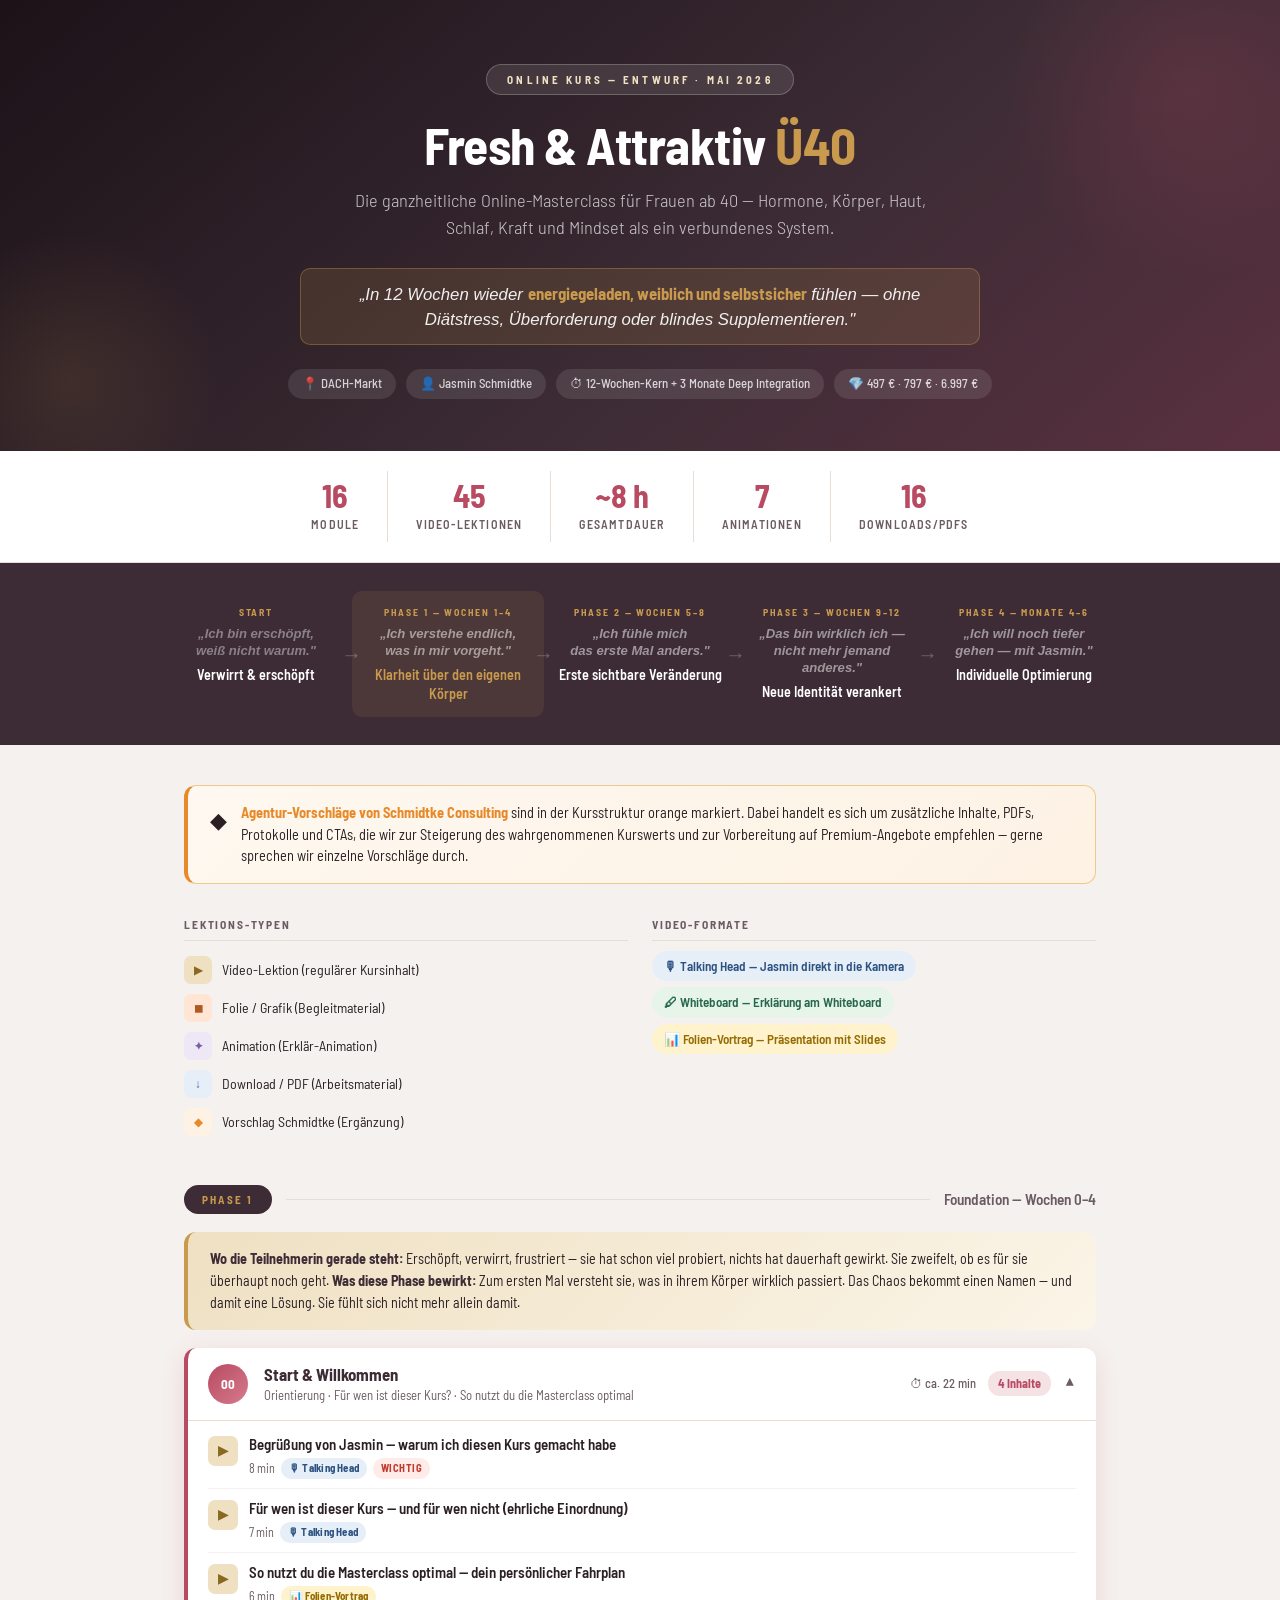
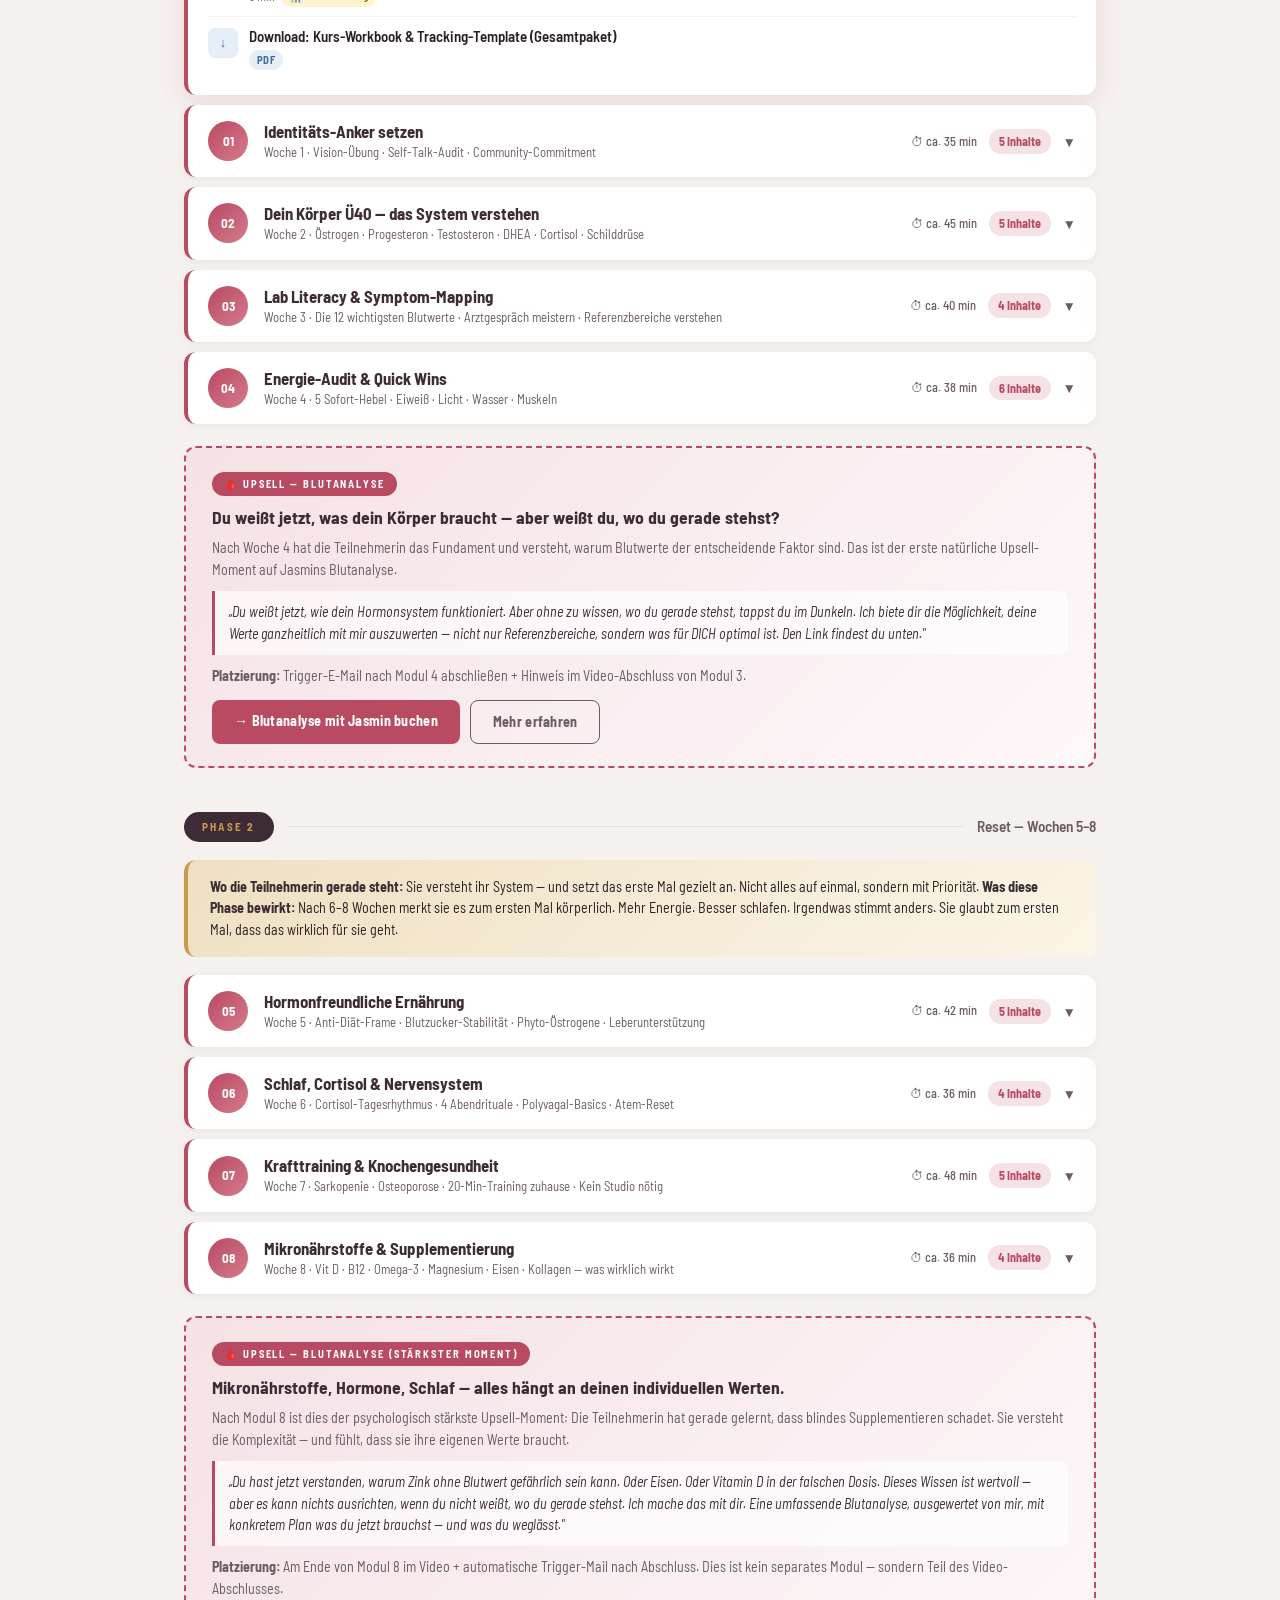
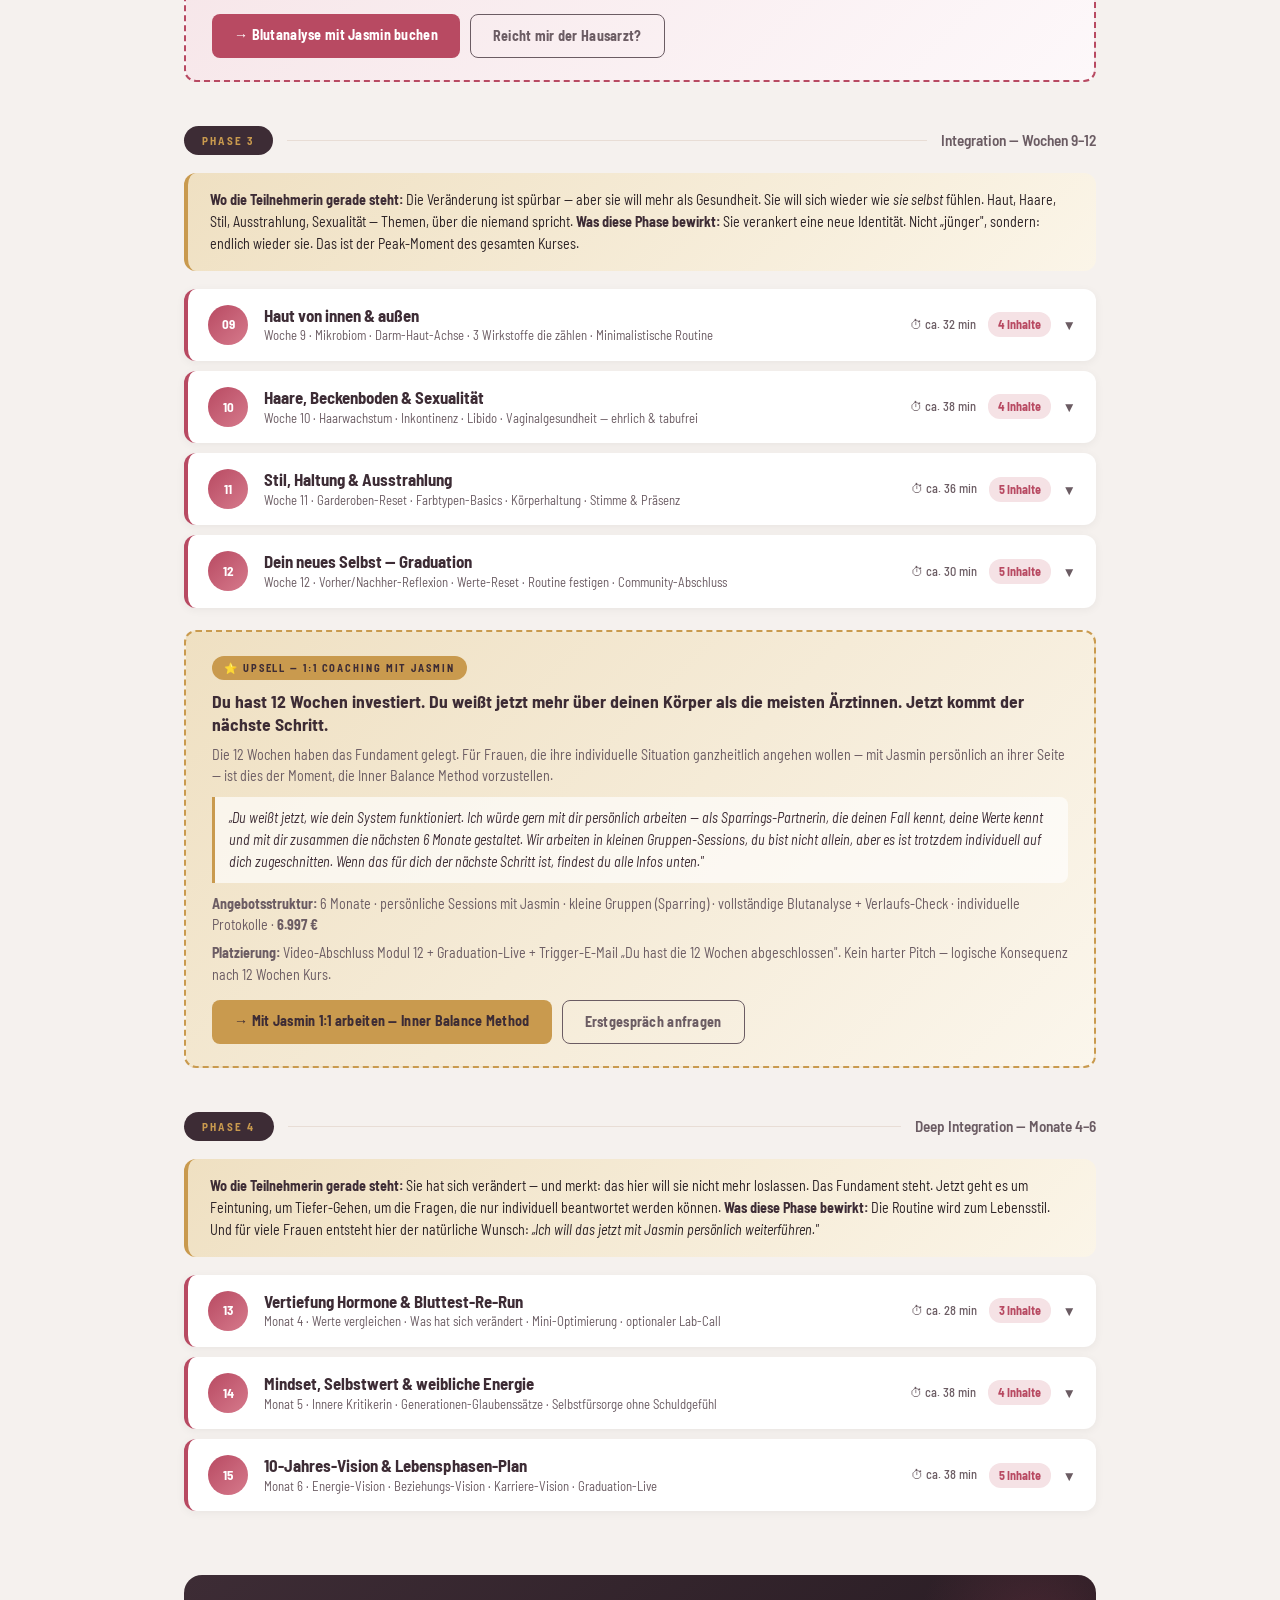
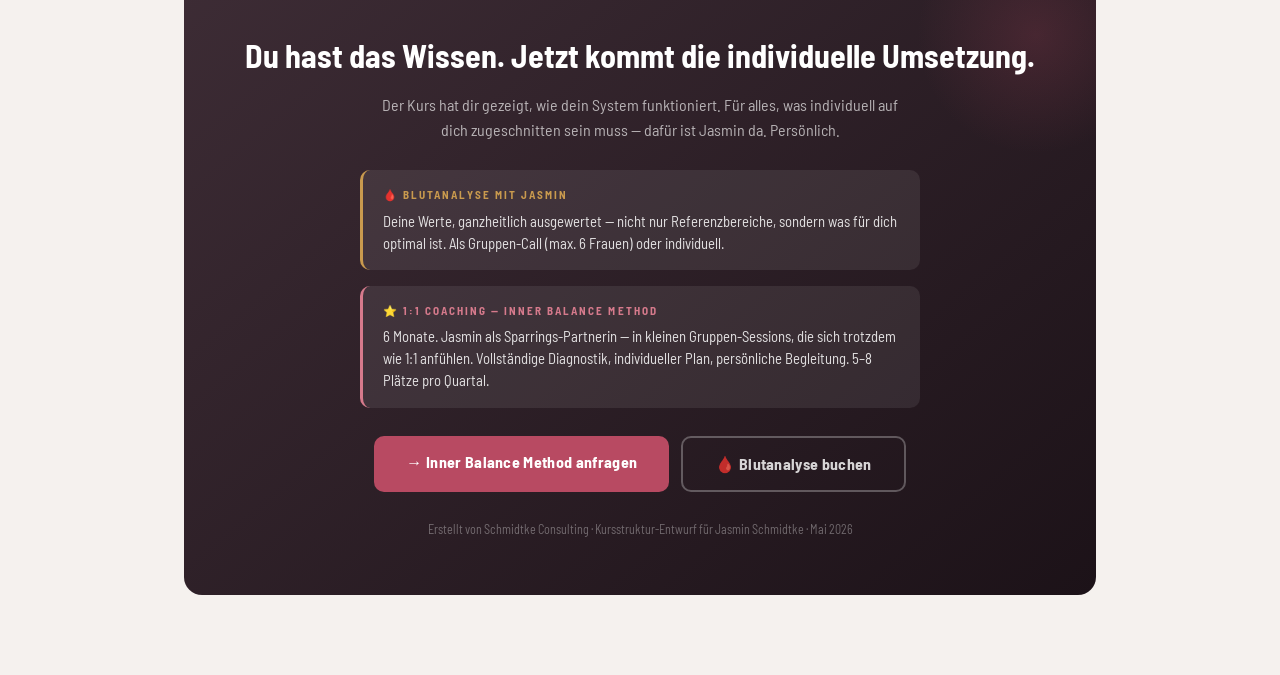
==== commit f5f0b0ee: "Add files via upload" ====
--- a/Fresh_Attraktiv_Ue40_Kursstruktur.html
+++ b/Fresh_Attraktiv_Ue40_Kursstruktur.html
@@ -98,6 +98,21 @@
     margin: 0 auto 26px;
     line-height: 1.5;
   }
+  .hero-transformation {
+    display: inline-block;
+    background: rgba(201,154,78,0.15);
+    border: 1px solid rgba(201,154,78,0.35);
+    border-radius: 10px;
+    padding: 12px 24px;
+    margin: 0 auto 24px;
+    font-size: 1.05em;
+    font-weight: 500;
+    color: rgba(255,255,255,0.92);
+    font-style: italic;
+    line-height: 1.5;
+    max-width: 680px;
+  }
+  .hero-transformation span { color: var(--gold); font-weight: 700; font-style: normal; }
   .hero-tags {
     display: flex;
     gap: 10px;
@@ -111,6 +126,69 @@
     font-weight: 500;
     padding: 5px 14px;
     border-radius: 20px;
+  }
+
+  /* ─── TRANSFORMATIONS-REISE ──────────────────────────── */
+  .journey-bar {
+    background: var(--mauve);
+    padding: 28px 32px;
+    overflow-x: auto;
+  }
+  .journey-inner {
+    display: flex;
+    align-items: stretch;
+    gap: 0;
+    max-width: 960px;
+    margin: 0 auto;
+    min-width: 600px;
+  }
+  .journey-step {
+    flex: 1;
+    text-align: center;
+    padding: 14px 12px;
+    position: relative;
+  }
+  .journey-step::after {
+    content: '→';
+    position: absolute;
+    right: -10px;
+    top: 50%;
+    transform: translateY(-50%);
+    color: rgba(255,255,255,0.25);
+    font-size: 1.3em;
+    z-index: 1;
+  }
+  .journey-step:last-child::after { display: none; }
+  .js-phase {
+    font-size: 0.62em;
+    font-weight: 700;
+    letter-spacing: 0.2em;
+    text-transform: uppercase;
+    color: var(--gold);
+    margin-bottom: 5px;
+    display: block;
+  }
+  .js-state {
+    font-size: 0.82em;
+    font-weight: 700;
+    color: rgba(255,255,255,0.5);
+    margin-bottom: 6px;
+    font-style: italic;
+    display: block;
+    line-height: 1.3;
+  }
+  .js-state.from { color: rgba(255,255,255,0.4); }
+  .js-label {
+    font-size: 0.88em;
+    font-weight: 600;
+    color: #fff;
+    line-height: 1.35;
+    display: block;
+  }
+  .journey-step.active .js-label { color: var(--gold); }
+  .journey-step.active {
+    background: rgba(201,154,78,0.1);
+    border-radius: 10px;
   }
 
   /* ─── STATS BAR ─────────────────────────────────────── */
@@ -636,6 +714,9 @@
   <div class="hero-badge">Online Kurs — Entwurf · Mai 2026</div>
   <h1>Fresh &amp; Attraktiv <span>Ü40</span></h1>
   <p class="subtitle">Die ganzheitliche Online-Masterclass für Frauen ab 40 — Hormone, Körper, Haut, Schlaf, Kraft und Mindset als ein verbundenes System.</p>
+  <div class="hero-transformation">
+    „In 12 Wochen wieder <span>energiegeladen, weiblich und selbstsicher</span> fühlen — ohne Diätstress, Überforderung oder blindes Supplementieren."
+  </div>
   <div class="hero-tags">
     <span class="hero-tag">📍 DACH-Markt</span>
     <span class="hero-tag">👤 Jasmin Schmidtke</span>
@@ -667,6 +748,39 @@
   <div class="stat">
     <span class="stat-num">16</span>
     <span class="stat-label">Downloads/PDFs</span>
+  </div>
+</div>
+
+<!-- ═══════════════════════════════════════════════════════════
+     TRANSFORMATIONS-REISE
+     ═══════════════════════════════════════════════════════════ -->
+<div class="journey-bar">
+  <div class="journey-inner">
+    <div class="journey-step">
+      <span class="js-phase">Start</span>
+      <span class="js-state from">„Ich bin erschöpft,<br/>weiß nicht warum."</span>
+      <span class="js-label">Verwirrt &amp; erschöpft</span>
+    </div>
+    <div class="journey-step active">
+      <span class="js-phase">Phase 1 — Wochen 1–4</span>
+      <span class="js-state">„Ich verstehe endlich,<br/>was in mir vorgeht."</span>
+      <span class="js-label">Klarheit über den eigenen Körper</span>
+    </div>
+    <div class="journey-step">
+      <span class="js-phase">Phase 2 — Wochen 5–8</span>
+      <span class="js-state">„Ich fühle mich<br/>das erste Mal anders."</span>
+      <span class="js-label">Erste sichtbare Veränderung</span>
+    </div>
+    <div class="journey-step">
+      <span class="js-phase">Phase 3 — Wochen 9–12</span>
+      <span class="js-state">„Das bin wirklich ich —<br/>nicht mehr jemand anderes."</span>
+      <span class="js-label">Neue Identität verankert</span>
+    </div>
+    <div class="journey-step">
+      <span class="js-phase">Phase 4 — Monate 4–6</span>
+      <span class="js-state">„Ich will noch tiefer<br/>gehen — mit Jasmin."</span>
+      <span class="js-label">Individuelle Optimierung</span>
+    </div>
   </div>
 </div>
 
@@ -714,7 +828,7 @@
   </div>
 
   <div class="hint-card">
-    <p><strong>Verkaufspsychologisches Ziel dieser Phase:</strong> Vertrauen &amp; Autorität aufbauen. Die Teilnehmerin fühlt sich sofort gemeint, setzt ein sichtbares Commitment (Vorher-Foto, Workbook), und Jasmin beweist ihre Kompetenz durch Tiefe — ohne Überforderung. Jedes Modul endet mit einem Mini-Erfolgserlebnis.</p>
+    <p><strong>Wo die Teilnehmerin gerade steht:</strong> Erschöpft, verwirrt, frustriert — sie hat schon viel probiert, nichts hat dauerhaft gewirkt. Sie zweifelt, ob es für sie überhaupt noch geht. <strong>Was diese Phase bewirkt:</strong> Zum ersten Mal versteht sie, was in ihrem Körper wirklich passiert. Das Chaos bekommt einen Namen — und damit eine Lösung. Sie fühlt sich nicht mehr allein damit.</p>
   </div>
 
   <!-- MODUL 0 -->
@@ -1004,7 +1118,7 @@
   </div>
 
   <div class="hint-card">
-    <p><strong>Verkaufspsychologisches Ziel dieser Phase:</strong> Die Teilnehmerin erkennt die Tiefe des Problems. Ernährung, Schlaf, Bewegung und Mikronährstoffe greifen ineinander — das schafft das Gefühl: <em>„Ich brauche mehr als Einzelmaßnahmen."</em> Jedes Modul endet mit konkreten, umsetzbaren Handlungsschritten.</p>
+    <p><strong>Wo die Teilnehmerin gerade steht:</strong> Sie versteht ihr System — und setzt das erste Mal gezielt an. Nicht alles auf einmal, sondern mit Priorität. <strong>Was diese Phase bewirkt:</strong> Nach 6–8 Wochen merkt sie es zum ersten Mal körperlich. Mehr Energie. Besser schlafen. Irgendwas stimmt anders. Sie glaubt zum ersten Mal, dass das wirklich für sie geht.</p>
   </div>
 
   <!-- MODUL 5 -->
@@ -1234,7 +1348,7 @@
   </div>
 
   <div class="hint-card">
-    <p><strong>Verkaufspsychologisches Ziel dieser Phase:</strong> Aha-Momente &amp; Differenzierung. Inhalte, die die Teilnehmerin nirgendwo sonst bekommt — Tabu-Themen, Stil, Ausstrahlung. Sie fühlt sich ermächtigt. Gleichzeitig wächst die Erkenntnis: <em>„Die Umsetzung muss zu MIR passen."</em> Vorbereitung auf die Dienstleistungs-Brücke.</p>
+    <p><strong>Wo die Teilnehmerin gerade steht:</strong> Die Veränderung ist spürbar — aber sie will mehr als Gesundheit. Sie will sich wieder wie <em>sie selbst</em> fühlen. Haut, Haare, Stil, Ausstrahlung, Sexualität — Themen, über die niemand spricht. <strong>Was diese Phase bewirkt:</strong> Sie verankert eine neue Identität. Nicht „jünger", sondern: endlich wieder sie. Das ist der Peak-Moment des gesamten Kurses.</p>
   </div>
 
   <!-- MODUL 9 -->
@@ -1461,7 +1575,7 @@
   </div>
 
   <div class="hint-card">
-    <p><strong>Verkaufspsychologisches Ziel dieser Phase:</strong> Lösung &amp; Brücke zur Dienstleistung. Die Teilnehmerin verfestigt ihre Routine, vertieft das Wissen — und lernt durch den Kurs selbst zu verstehen, warum individuelle Begleitung der logische nächste Schritt ist. Kein harter Pitch, sondern eine natürliche Konsequenz.</p>
+    <p><strong>Wo die Teilnehmerin gerade steht:</strong> Sie hat sich verändert — und merkt: das hier will sie nicht mehr loslassen. Das Fundament steht. Jetzt geht es um Feintuning, um Tiefer-Gehen, um die Fragen, die nur individuell beantwortet werden können. <strong>Was diese Phase bewirkt:</strong> Die Routine wird zum Lebensstil. Und für viele Frauen entsteht hier der natürliche Wunsch: <em>„Ich will das jetzt mit Jasmin persönlich weiterführen."</em></p>
   </div>
 
   <!-- MODUL 13 -->
